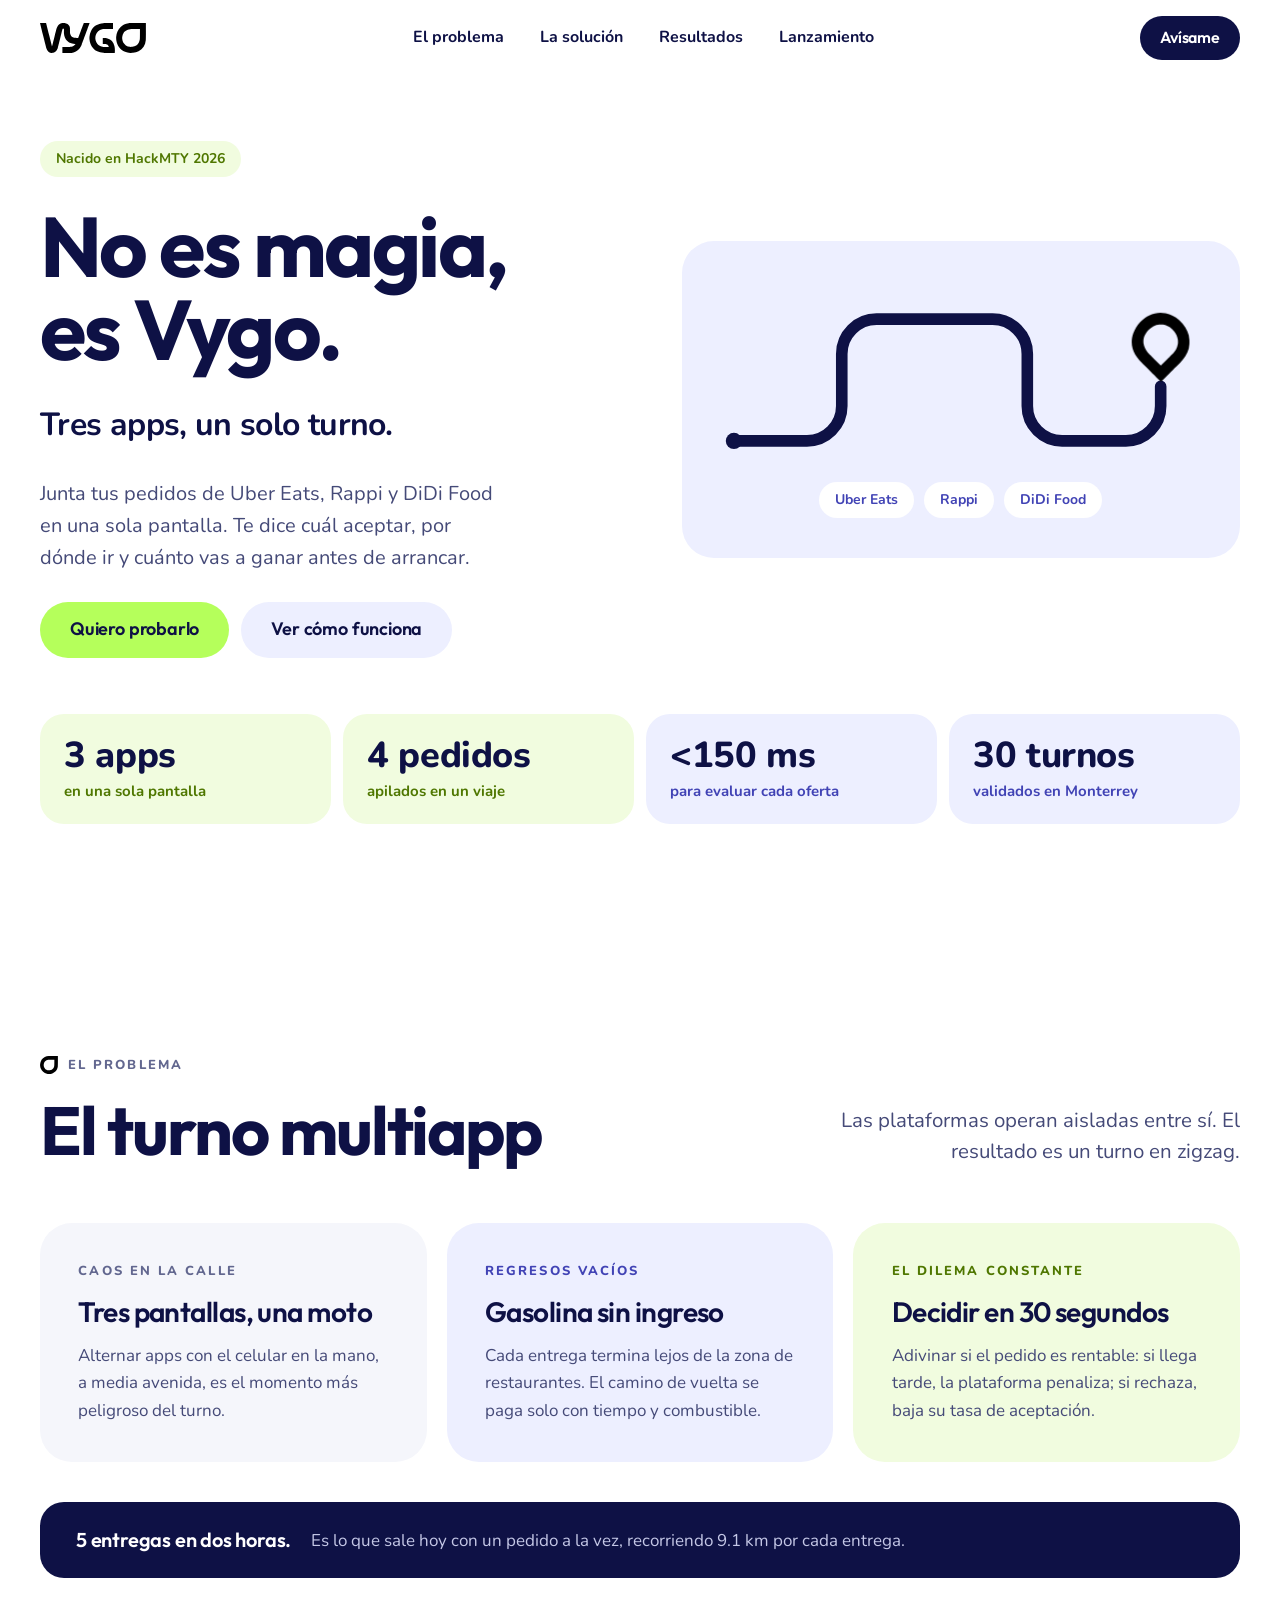
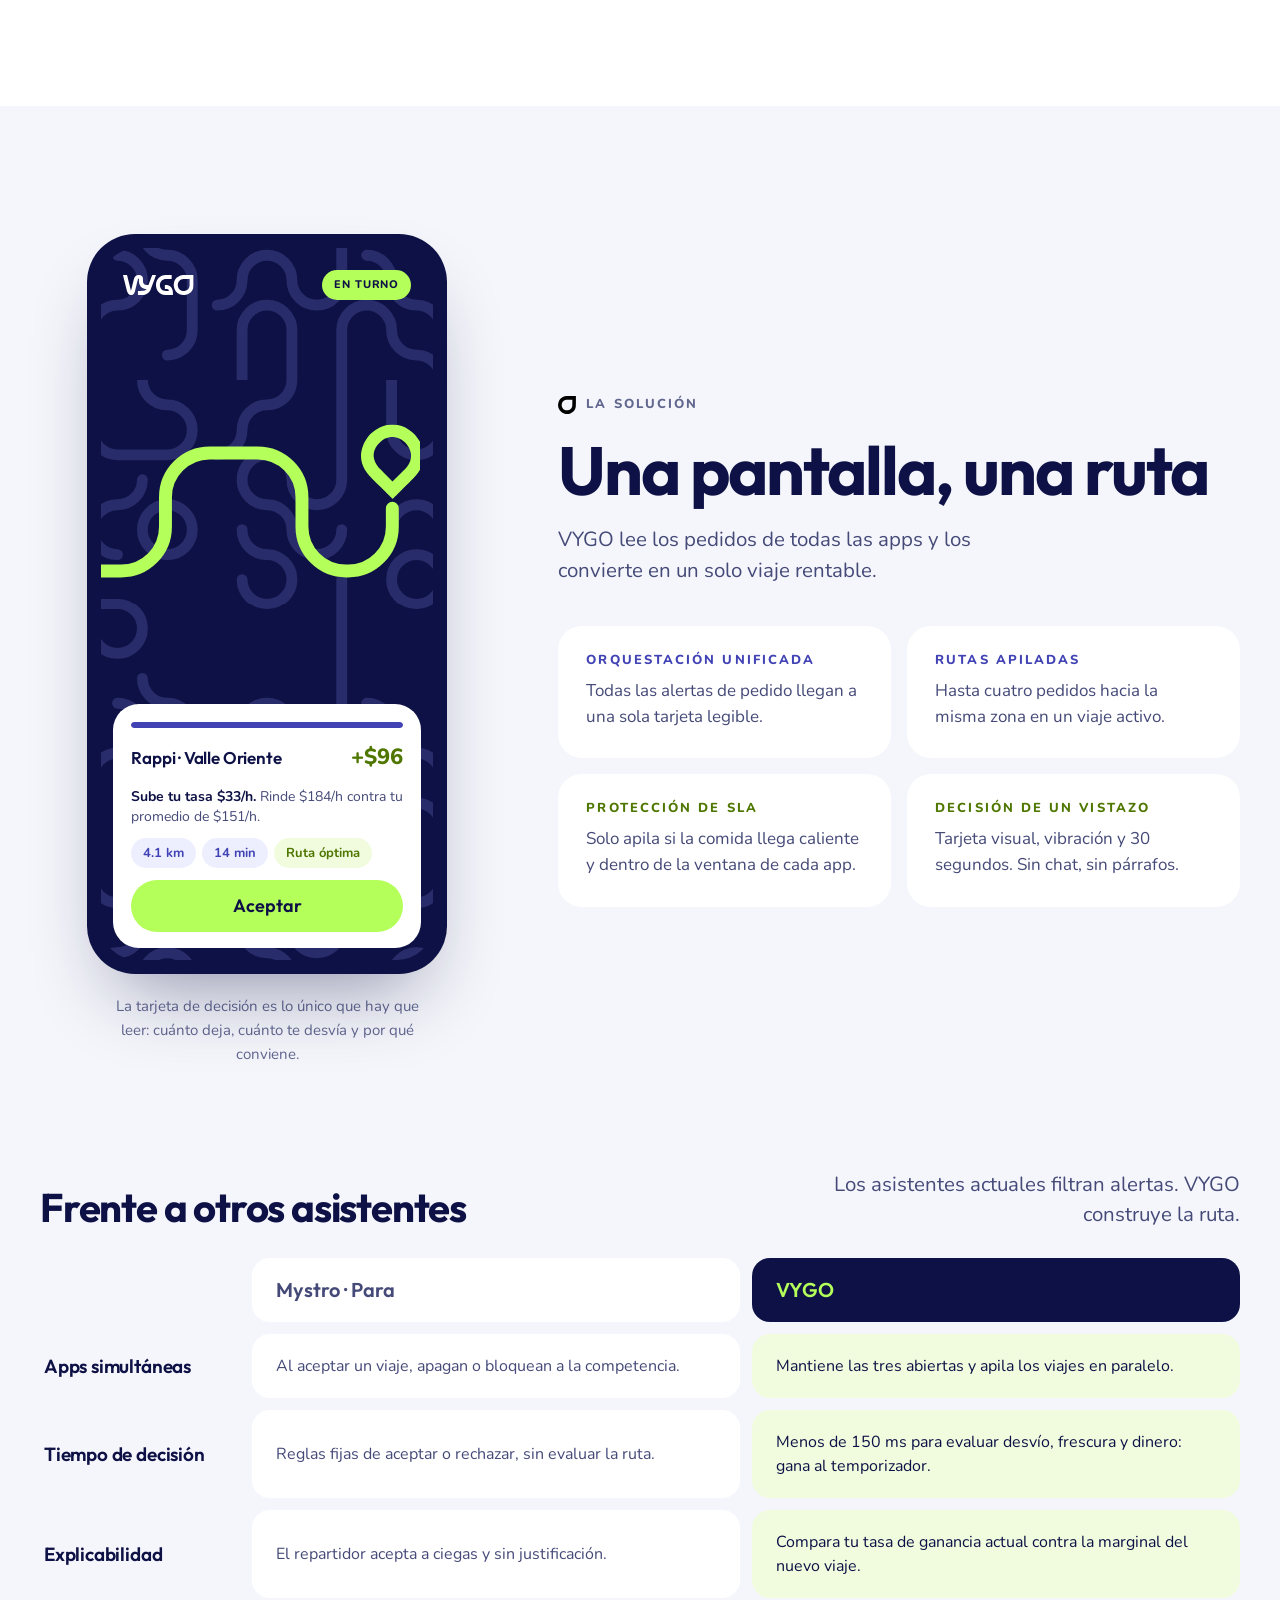
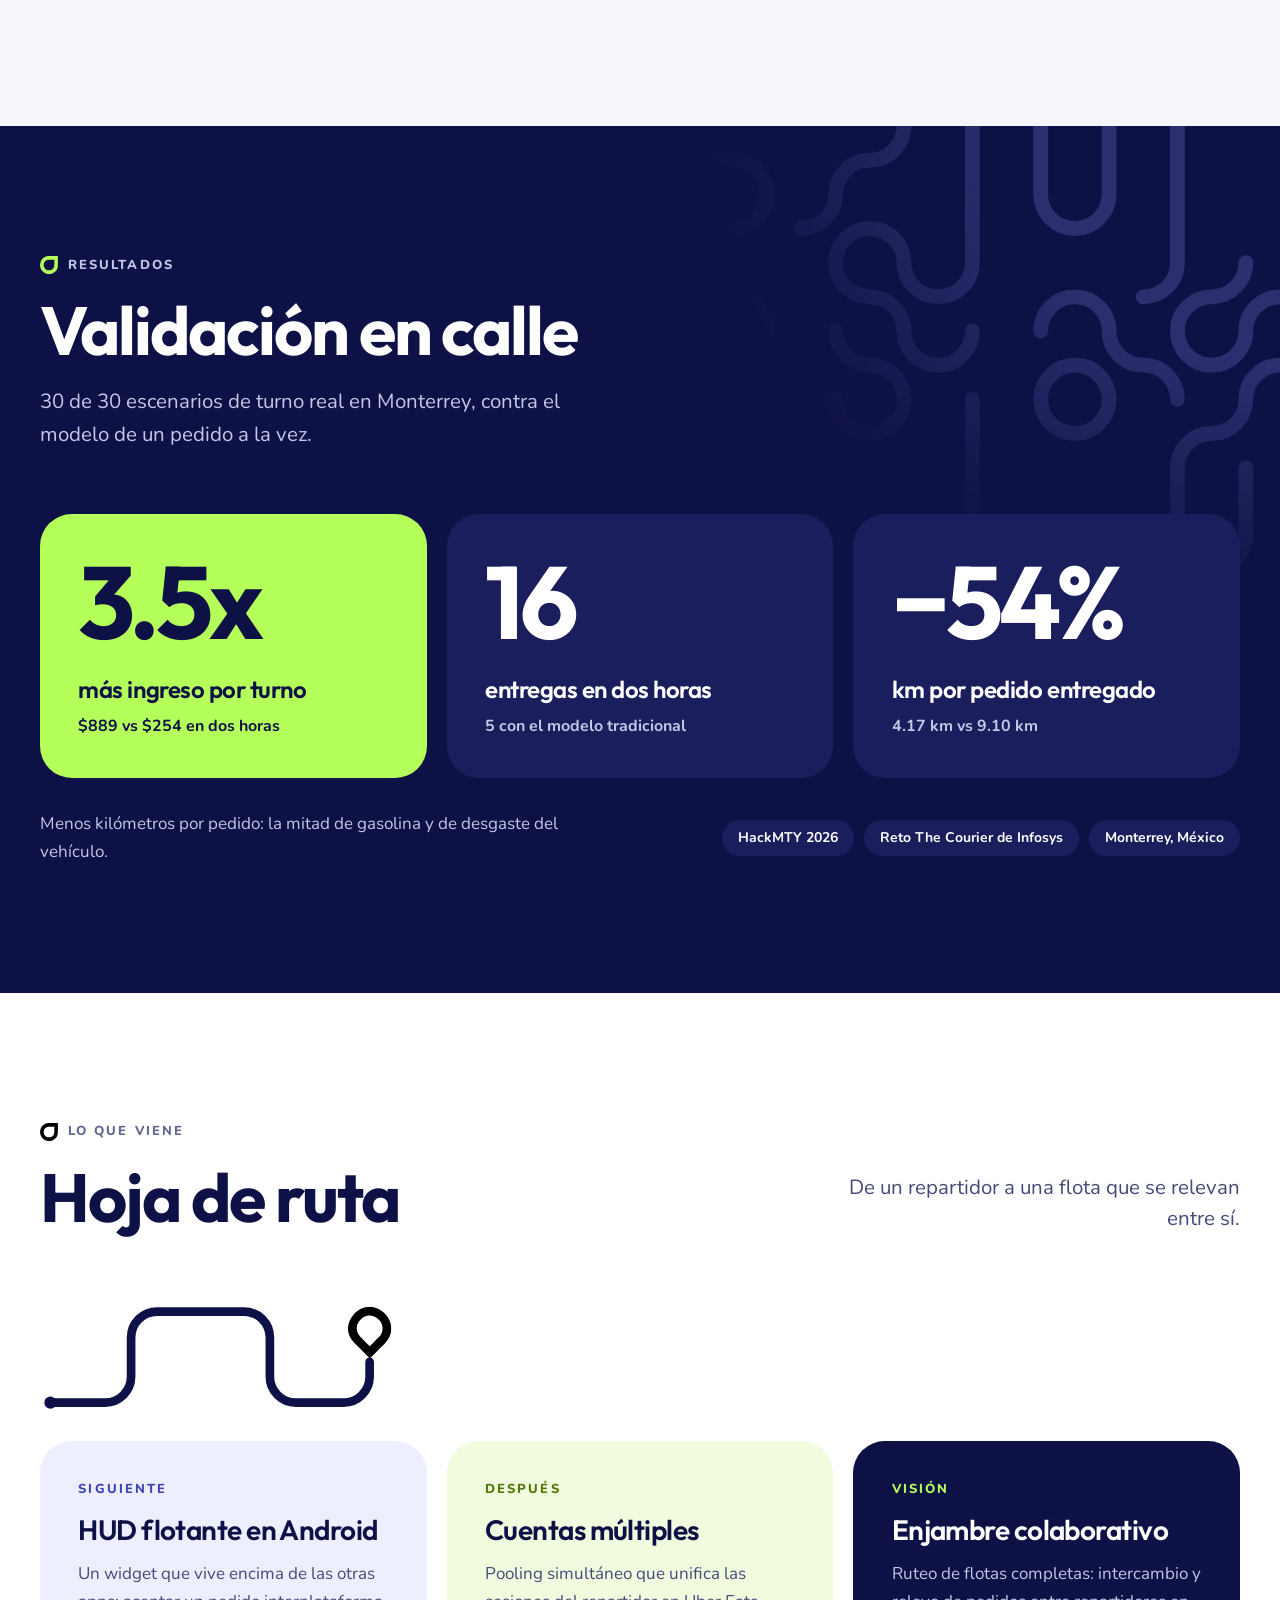
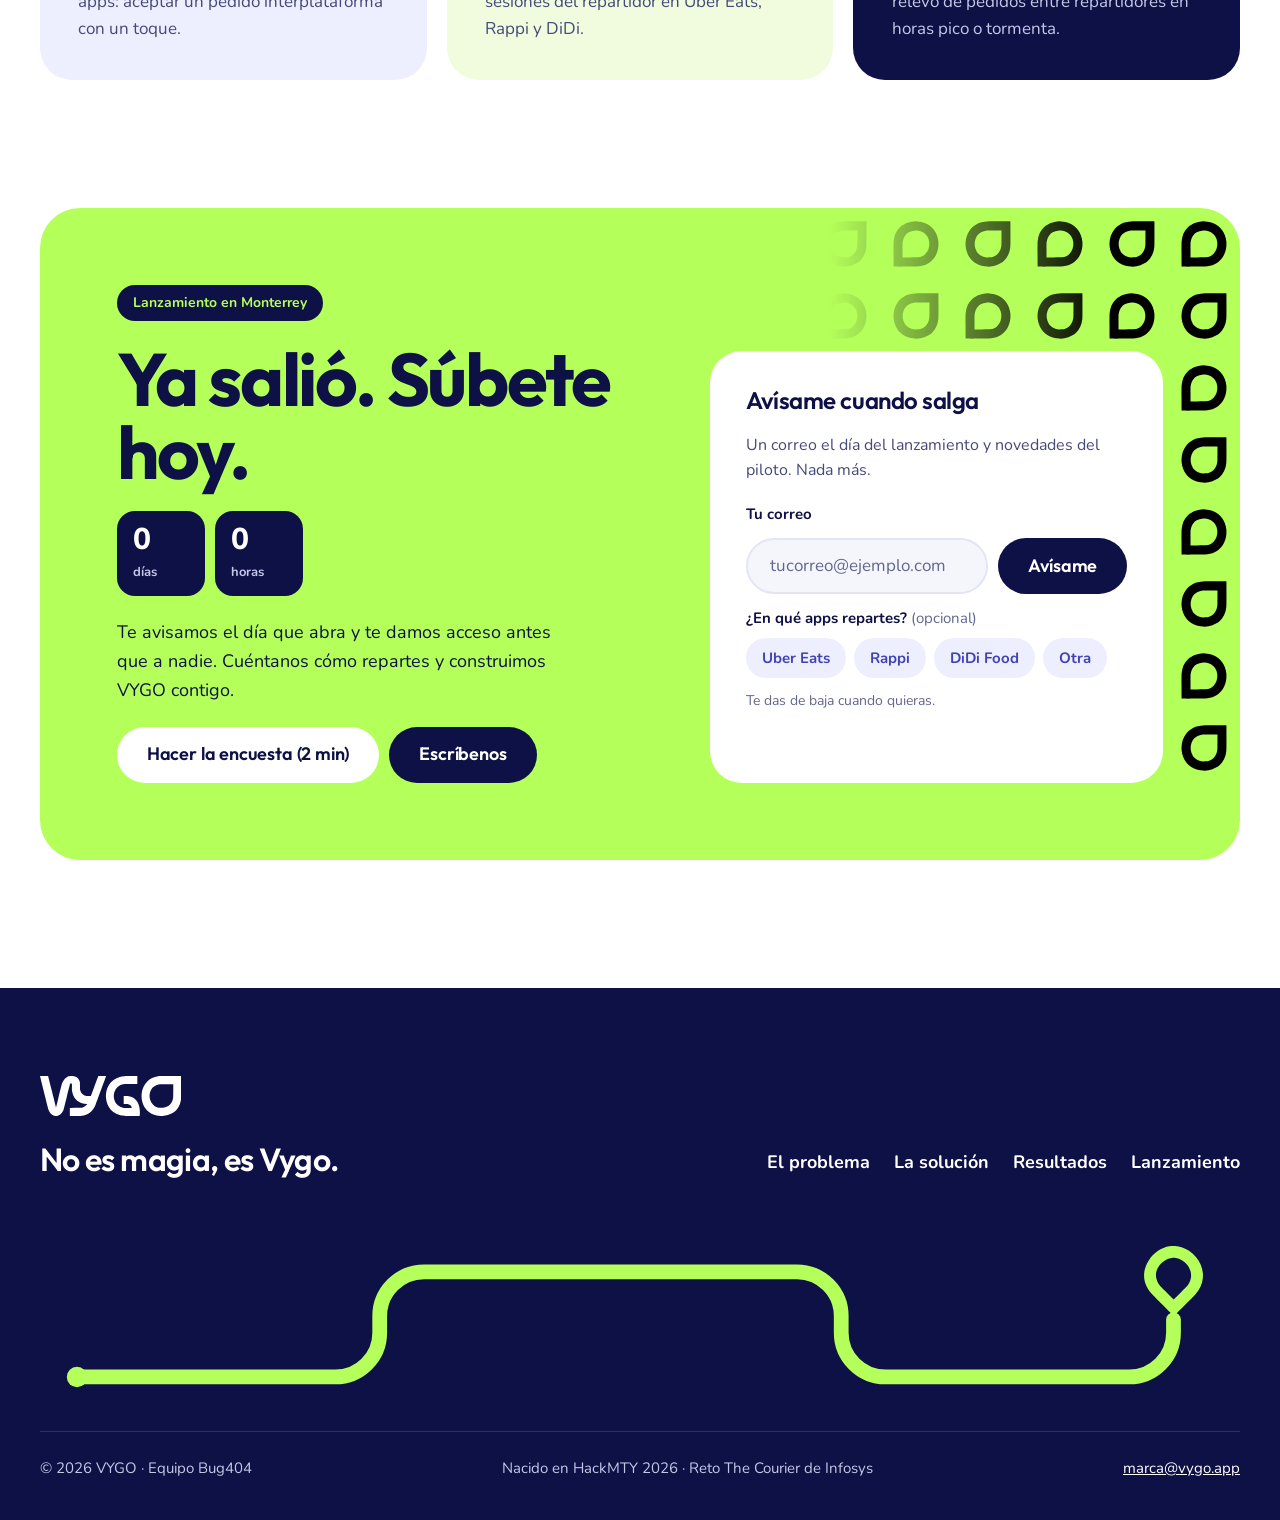
==== index.html @ cc0a1746 "Landing page de VYGO fiel al Manual de identidad v3.0 Hero, problema, solución, tracción, hoja de ru" ====
<!doctype html>
<html lang="es-MX">
<head>
  <meta charset="utf-8">
  <meta name="viewport" content="width=device-width, initial-scale=1">
  <title>VYGO · Tres apps, un solo turno</title>
  <meta name="description" content="VYGO junta tus pedidos de Uber Eats, Rappi y DiDi Food en una sola pantalla y te dice cuál aceptar, por dónde ir y cuánto vas a ganar. Hecho en Monterrey.">
  <meta name="theme-color" content="#0E1145">

  <meta property="og:type" content="website">
  <meta property="og:title" content="VYGO · No es magia, es Vygo.">
  <meta property="og:description" content="El copiloto del reparto multiapp: tres apps, un solo turno.">
  <meta property="og:image" content="assets/og-image.png">
  <meta property="og:locale" content="es_MX">
  <meta name="twitter:card" content="summary_large_image">

  <link rel="icon" href="assets/favicon.svg" type="image/svg+xml">
  <link rel="icon" href="assets/favicon-32.png" sizes="32x32" type="image/png">
  <link rel="apple-touch-icon" href="assets/apple-touch-icon.png">

  <link rel="preload" href="assets/fonts/outfit-latin-700-normal.woff2" as="font" type="font/woff2" crossorigin>
  <link rel="preload" href="assets/fonts/nunito-latin-400-normal.woff2" as="font" type="font/woff2" crossorigin>
  <link rel="stylesheet" href="css/fonts.css">
  <link rel="stylesheet" href="css/styles.css">
  <script>document.documentElement.classList.add('js');</script>
</head>
<body>

<!-- Marcas oficiales (vectorizadas del Manual v3.0) -->
<svg width="0" height="0" style="position:absolute" aria-hidden="true" focusable="false">
  <symbol id="vygo-logo" viewBox="0 0 3545 1004"><path fill-rule="evenodd" d="M377.8 1002.5C352.1 999.0 325.5 988.9 304.9 974.9C263.6 946.9 229.6 897.0 208.8 834.0C206.3 826.6 158.3 636.3 102.0 411.2C25.5 104.8 0.0 1.6 0.9 0.7C1.7 -0.1 2.3 -0.1 3.2 0.8C5.0 2.6 199.1 2.5 200.9 0.7C201.9 -0.3 202.4 -0.2 203.3 1.1C204.0 2.0 248.8 180.1 303.0 396.9C357.2 613.6 401.7 791.0 402.0 791.0C402.3 791.0 427.3 691.0 457.4 568.8C548.9 197.6 549.4 195.7 554.5 182.1C580.3 113.6 622.6 58.2 671.5 28.8C696.9 13.5 724.7 4.3 755.9 1.0C769.8 -0.6 806.8 0.3 822.0 2.4C900.1 13.5 955.1 48.1 982.9 103.6C991.4 120.6 997.2 138.7 1000.4 158.0C1001.2 163.2 1002.2 169.1 1002.6 171.0C1002.9 172.9 1003.5 209.6 1004.0 252.5C1004.8 335.3 1004.8 336.2 1010.0 358.7C1025.2 423.7 1062.7 467.3 1120.7 487.4C1150.3 497.6 1171.7 500.0 1234.0 500.0L1276.5 500.0L1368.0 258.7C1418.3 126.1 1461.0 13.6 1462.8 8.7L1466.2 -0.0L1563.1 -0.0C1644.5 -0.0 1660.1 0.2 1660.6 1.4C1661.2 2.9 1407.7 693.7 1397.7 718.0C1369.3 786.5 1336.0 837.9 1290.7 883.2C1228.2 945.8 1146.5 986.7 1058.0 999.9C1031.2 1003.9 1020.7 1004.1 882.5 1003.8L749.5 1003.5L749.5 902.0L749.5 800.5L888.0 799.9C1032.4 799.4 1029.3 799.5 1051.0 794.9C1097.9 785.2 1142.3 758.0 1178.3 717.0C1184.5 709.9 1188.7 704.4 1187.9 704.3C1187.1 704.2 1178.0 703.6 1167.5 703.0C1132.0 701.0 1105.1 697.0 1074.4 689.5C1001.4 671.5 943.7 637.8 896.5 585.5C845.8 529.2 811.8 446.8 802.5 356.8C800.3 336.3 799.3 301.5 800.9 300.6C802.2 299.8 802.5 204.4 801.2 203.8C800.8 203.7 799.2 200.8 797.5 197.5C791.5 185.5 782.4 178.9 774.6 181.1C768.4 182.8 758.5 192.6 754.0 201.4C752.9 203.7 718.0 342.8 676.5 510.5C634.9 678.2 599.8 819.5 598.3 824.5C594.6 837.5 586.6 858.7 580.3 872.5C548.6 941.1 503.2 983.7 446.1 998.6C426.0 1003.8 398.9 1005.3 377.8 1002.5ZM3046.0 1003.2C3046.0 1002.8 3034.9 1001.9 3021.2 1001.2C2955.3 998.1 2899.1 986.6 2845.5 965.3C2765.1 933.4 2698.8 882.6 2647.5 813.5C2599.0 748.4 2566.8 668.1 2554.1 581.0C2548.9 545.8 2547.2 493.7 2550.0 460.0C2560.5 333.0 2609.9 221.1 2691.5 139.5C2763.2 67.9 2854.8 23.6 2963.5 8.1C2980.3 5.7 3007.6 3.3 3029.8 2.4C3038.7 2.1 3046.0 1.4 3046.0 0.9C3046.0 0.4 3151.0 0.0 3295.0 0.0L3543.9 0.0L3544.2 248.8C3544.5 502.7 3544.2 535.7 3541.5 565.5C3525.3 741.3 3443.8 867.9 3299.5 941.5C3242.3 970.6 3179.7 989.8 3111.5 999.0C3082.6 1002.9 3046.0 1005.3 3046.0 1003.2ZM2141.8 1001.0C2141.7 1000.5 2132.5 999.6 2121.5 999.0C2043.5 994.8 1977.8 978.6 1915.5 948.0C1837.6 909.8 1774.5 851.6 1728.2 775.3C1717.8 758.2 1699.0 720.2 1691.7 701.5C1672.7 653.0 1660.8 601.1 1655.9 545.5C1654.3 527.2 1654.3 478.5 1655.9 459.5C1661.8 388.8 1678.8 325.8 1708.5 265.5C1745.5 190.2 1797.6 130.0 1864.5 85.5C1938.5 36.3 2023.9 9.8 2123.5 5.1C2135.2 4.5 2141.5 3.9 2141.8 3.1C2142.1 2.3 2182.1 2.0 2292.6 2.0L2443.0 2.0L2443.0 102.0L2443.0 202.0L2291.2 202.0C2118.8 202.0 2114.3 202.2 2078.6 209.6C1976.9 231.0 1900.1 300.8 1867.7 401.5C1857.0 434.8 1852.5 464.2 1852.5 502.0C1852.5 516.1 1853.1 531.2 1853.9 537.5C1863.8 620.0 1898.7 688.1 1956.0 736.2C1989.6 764.5 2034.7 785.7 2081.0 795.0C2111.9 801.3 2112.2 801.3 2210.9 801.7L2301.3 802.1L2300.7 792.8C2298.1 750.9 2266.9 720.3 2214.5 708.2C2193.3 703.3 2186.5 702.7 2142.8 702.3L2101.0 701.8L2101.0 601.9L2101.0 502.0L2134.2 502.0C2190.0 502.0 2222.0 505.3 2259.4 514.7C2379.7 544.9 2457.4 629.6 2490.9 767.0C2506.5 830.7 2511.1 911.4 2503.4 985.8L2501.7 1002.0L2321.9 1002.0C2207.6 1002.0 2142.0 1001.6 2141.8 1001.0ZM3091.5 797.5C3193.2 786.6 3265.7 738.7 3308.7 654.1C3325.3 621.4 3336.0 585.0 3342.7 539.0C3344.2 528.7 3344.4 510.4 3344.7 365.8L3345.1 204.0L3192.1 204.0C3096.3 204.0 3033.4 204.4 3023.8 205.0C2948.2 210.2 2884.9 237.3 2836.9 285.0C2820.8 301.0 2813.7 309.7 2801.4 328.1C2774.4 368.5 2758.1 415.1 2751.9 469.0C2750.1 484.6 2750.4 522.7 2752.4 539.5C2763.3 629.2 2806.7 704.3 2874.0 749.9C2913.2 776.5 2960.7 793.3 3010.0 797.9C3016.3 798.5 3023.3 799.2 3025.5 799.4C3033.7 800.2 3078.0 799.0 3091.5 797.5Z"/></symbol>
  <symbol id="vygo-isotipo" viewBox="0 0 997 1005"><path fill-rule="evenodd" d="M498.5 1004.1C497.9 1003.6 487.6 1002.6 474.5 1002.0C437.6 1000.3 410.8 997.0 378.5 990.3C220.6 957.6 98.2 854.4 38.2 703.4C18.7 654.6 6.9 603.0 1.9 545.5C0.2 525.4 0.4 476.3 2.4 455.2C19.2 273.6 114.9 127.0 264.5 54.0C327.8 23.1 399.0 6.3 479.0 3.4C489.2 3.0 497.8 2.3 498.1 1.8C498.6 1.0 994.9 0.5 995.6 1.3C995.8 1.5 996.0 119.9 996.0 264.5C996.1 529.7 996.0 542.5 992.5 576.0C979.6 699.2 932.0 800.6 853.5 871.9C805.2 915.9 750.1 948.0 683.5 971.2C629.1 990.2 570.7 1001.5 511.5 1004.6C503.7 1005.0 499.2 1004.8 498.5 1004.1ZM540.9 798.4C583.8 794.2 616.7 784.9 651.1 767.4C724.2 730.3 774.0 657.1 790.9 562.0C796.7 529.7 796.3 542.1 796.7 366.7L797.1 204.9L632.3 205.3C483.1 205.6 466.4 205.8 455.5 207.4C383.8 217.6 329.8 243.6 285.4 289.1C257.8 317.5 237.2 350.1 223.1 387.5C187.0 483.8 198.6 594.8 253.4 676.9C265.4 694.9 272.8 703.9 288.0 719.0C309.2 740.3 329.5 755.0 356.5 768.5C392.5 786.7 430.8 796.8 475.0 799.9C490.7 801.0 522.0 800.3 540.9 798.4Z"/></symbol>
  <symbol id="vygo-pin" viewBox="0 0 1020 1214"><path fill-rule="evenodd" d="M328.8 1027.2C226.2 924.5 139.5 837.6 136.3 834.0C76.3 767.2 37.3 700.3 16.5 628.5C-8.6 541.6 -4.1 449.4 29.8 357.0C55.1 288.0 97.4 218.9 149.4 161.8C153.8 156.9 158.1 153.0 159.0 153.0C159.9 153.0 166.2 147.8 173.1 141.4C215.6 101.6 257.6 72.1 305.5 48.5C399.6 2.0 497.6 -10.8 600.0 10.0C683.6 27.0 763.5 66.8 833.7 126.4C849.5 140.0 881.2 171.6 894.2 187.0C966.2 272.0 1008.8 369.6 1018.4 470.9C1020.5 492.3 1020.5 533.5 1018.5 554.6C1008.8 656.6 965.9 750.6 890.1 836.0C885.5 841.2 878.5 848.8 874.6 852.7C870.7 856.7 867.5 860.8 867.5 861.7C867.5 863.2 517.3 1214.0 516.0 1214.0C515.7 1214.0 431.5 1129.9 328.8 1027.2ZM733.8 707.5C749.5 690.9 767.3 666.7 779.4 645.3C795.8 616.4 807.3 582.4 812.7 547.3C815.1 531.7 815.1 491.8 812.7 475.5C804.6 420.8 782.7 371.0 746.6 325.5C737.1 313.5 716.0 291.8 703.5 281.1C658.5 242.5 606.2 217.9 550.3 208.9C533.9 206.3 500.8 205.3 484.9 206.9C413.3 214.3 349.4 247.3 294.9 305.1C279.0 322.1 270.2 332.5 259.6 347.3C231.4 386.4 215.2 425.0 208.3 469.0C206.0 484.3 206.0 520.6 208.3 536.3C216.7 591.8 239.9 642.9 280.3 694.5C284.5 699.9 332.3 748.5 399.9 816.2L512.5 929.0L619.4 822.2C678.1 763.5 729.7 711.9 733.8 707.5Z"/></symbol>
</svg>

<a class="skip-link" href="#contenido">Saltar al contenido</a>

<header class="nav" id="nav">
  <div class="wrap nav__inner">
    <a class="nav__brand" href="#inicio" aria-label="VYGO, ir al inicio">
      <svg class="logo logo--nav" viewBox="0 0 3545 1004" role="img" aria-label="VYGO"><use href="#vygo-logo"/></svg>
    </a>
    <nav aria-label="Principal">
      <ul class="nav__links">
        <li><a href="#problema">El problema</a></li>
        <li><a href="#solucion">La solución</a></li>
        <li><a href="#resultados">Resultados</a></li>
        <li><a href="#lanzamiento">Lanzamiento</a></li>
      </ul>
    </nav>
    <a class="btn btn--ink btn--sm" href="#lanzamiento">Avísame</a>
  </div>
</header>

<main id="contenido">

  <!-- =========================================================
       1 · HERO Y PROPUESTA DE VALOR
       ========================================================= -->
  <section class="hero" id="inicio" aria-labelledby="hero-title">
    <div class="wrap">
      <div class="hero__grid">
        <div class="hero__copy">
          <span class="chip chip--green">Nacido en HackMTY 2026</span>
          <h1 class="hero__title" id="hero-title"><span>No es magia,</span> <span>es Vygo.</span></h1>
          <p class="hero__sub">Tres apps, un solo turno.</p>
          <p class="hero__text">Junta tus pedidos de Uber Eats, Rappi y DiDi Food en una sola pantalla. Te dice cuál aceptar, por dónde ir y cuánto vas a ganar antes de arrancar.</p>
          <div class="hero__actions">
            <a class="btn btn--neon" href="#lanzamiento">Quiero probarlo</a>
            <a class="btn btn--soft" href="#solucion">Ver cómo funciona</a>
          </div>
        </div>

        <div class="hero__visual" aria-hidden="true">
          <svg class="hero__route route--light" viewBox="0 0 830 285" fill="none">
            <path class="route-path" d="M24 262H150A60 60 0 0 0 210 202V112A60 60 0 0 1 270 52H470A60 60 0 0 1 530 112V202A60 60 0 0 0 590 262H700A60 60 0 0 0 760 202V168"/>
            <circle class="route-dot" cx="24" cy="262" r="14"/>
            <svg class="route-pin" x="710" y="41" width="100" height="119" viewBox="0 0 1020 1214"><use href="#vygo-pin"/></svg>
          </svg>
          <div class="hero__apps">
            <span class="chip chip--white">Uber Eats</span>
            <span class="chip chip--white">Rappi</span>
            <span class="chip chip--white">DiDi Food</span>
          </div>
        </div>
      </div>

      <ul class="hero__stats" role="list">
        <li class="stat-tile stat-tile--green">
          <div class="stat-tile__num">3 apps</div>
          <div class="stat-tile__label">en una sola pantalla</div>
        </li>
        <li class="stat-tile stat-tile--green">
          <div class="stat-tile__num">4 pedidos</div>
          <div class="stat-tile__label">apilados en un viaje</div>
        </li>
        <li class="stat-tile">
          <div class="stat-tile__num">&lt;150 ms</div>
          <div class="stat-tile__label">para evaluar cada oferta</div>
        </li>
        <li class="stat-tile">
          <div class="stat-tile__num">30 turnos</div>
          <div class="stat-tile__label">validados en Monterrey</div>
        </li>
      </ul>
    </div>
  </section>

  <!-- =========================================================
       2 · EL PROBLEMA
       ========================================================= -->
  <section class="section problem" id="problema" aria-labelledby="problem-title">
    <div class="wrap">
      <div class="section-head">
        <div>
          <div class="section-tag eyebrow eyebrow--muted">
            <svg class="isotipo" viewBox="0 0 997 1005" aria-hidden="true"><use href="#vygo-isotipo"/></svg>
            El problema
          </div>
          <h2 class="h2" id="problem-title">El turno multiapp</h2>
        </div>
        <p class="lead">Las plataformas operan aisladas entre sí. El resultado es un turno en zigzag.</p>
      </div>

      <div class="cards-3">
        <article class="card">
          <span class="eyebrow eyebrow--muted">Caos en la calle</span>
          <h3 class="h3">Tres pantallas, una moto</h3>
          <p>Alternar apps con el celular en la mano, a media avenida, es el momento más peligroso del turno.</p>
        </article>
        <article class="card card--indigo-soft">
          <span class="eyebrow">Regresos vacíos</span>
          <h3 class="h3">Gasolina sin ingreso</h3>
          <p>Cada entrega termina lejos de la zona de restaurantes. El camino de vuelta se paga solo con tiempo y combustible.</p>
        </article>
        <article class="card card--green-soft">
          <span class="eyebrow eyebrow--green">El dilema constante</span>
          <h3 class="h3">Decidir en 30 segundos</h3>
          <p>Adivinar si el pedido es rentable: si llega tarde, la plataforma penaliza; si rechaza, baja su tasa de aceptación.</p>
        </article>
      </div>

      <p class="problem__note">
        <strong>5 entregas en dos horas.</strong>
        Es lo que sale hoy con un pedido a la vez, recorriendo 9.1 km por cada entrega.
      </p>
    </div>
  </section>

  <!-- =========================================================
       3 · LA SOLUCIÓN
       ========================================================= -->
  <section class="section solution" id="solucion" aria-labelledby="solution-title">
    <div class="wrap">
      <div class="solution__grid">

        <figure class="solution__phone" style="margin:0">
          <div class="phone" aria-hidden="true">
            <div class="phone__screen">
              <div class="phone__map"></div>
              <div class="phone__top">
                <svg class="logo" viewBox="0 0 3545 1004"><use href="#vygo-logo"/></svg>
                <span class="phone__status">EN TURNO</span>
              </div>
              <svg class="phone__route route--night" viewBox="0 0 360 220" fill="none">
                <path class="route-path" style="stroke-width:14" d="M-10 180H36A48 48 0 0 0 84 132V100A48 48 0 0 1 132 52H184A48 48 0 0 1 232 100V132A48 48 0 0 0 280 180H282A48 48 0 0 0 330 132V112"/>
                <svg class="route-pin" x="296" y="21" width="68" height="81" viewBox="0 0 1020 1214"><use href="#vygo-pin"/></svg>
              </svg>
              <div class="decision">
                <div class="decision__timer"><span></span></div>
                <div class="decision__head">
                  <span class="decision__place">Rappi · Valle Oriente</span>
                  <span class="decision__money">+$96</span>
                </div>
                <p class="decision__why"><strong>Sube tu tasa $33/h.</strong> Rinde $184/h contra tu promedio de $151/h.</p>
                <div class="decision__chips">
                  <span class="chip chip--soft">4.1 km</span>
                  <span class="chip chip--soft">14 min</span>
                  <span class="chip chip--green">Ruta óptima</span>
                </div>
                <div class="decision__btn">Aceptar</div>
              </div>
            </div>
          </div>
          <figcaption class="solution__phone-caption">La tarjeta de decisión es lo único que hay que leer: cuánto deja, cuánto te desvía y por qué conviene.</figcaption>
        </figure>

        <div class="solution__copy">
          <div class="section-tag eyebrow eyebrow--muted">
            <svg class="isotipo" viewBox="0 0 997 1005" aria-hidden="true"><use href="#vygo-isotipo"/></svg>
            La solución
          </div>
          <h2 class="h2" id="solution-title">Una pantalla, una ruta</h2>
          <p class="lead">VYGO lee los pedidos de todas las apps y los convierte en un solo viaje rentable.</p>

          <div class="features">
            <article class="feature">
              <h3 class="eyebrow">Orquestación unificada</h3>
              <p>Todas las alertas de pedido llegan a una sola tarjeta legible.</p>
            </article>
            <article class="feature">
              <h3 class="eyebrow">Rutas apiladas</h3>
              <p>Hasta cuatro pedidos hacia la misma zona en un viaje activo.</p>
            </article>
            <article class="feature">
              <h3 class="eyebrow eyebrow--green">Protección de SLA</h3>
              <p>Solo apila si la comida llega caliente y dentro de la ventana de cada app.</p>
            </article>
            <article class="feature">
              <h3 class="eyebrow eyebrow--green">Decisión de un vistazo</h3>
              <p>Tarjeta visual, vibración y 30 segundos. Sin chat, sin párrafos.</p>
            </article>
          </div>
        </div>
      </div>

      <div class="compare" aria-labelledby="compare-title">
        <div class="compare__head">
          <h3 class="h3" id="compare-title">Frente a otros asistentes</h3>
          <p class="lead">Los asistentes actuales filtran alertas. VYGO construye la ruta.</p>
        </div>
        <div class="compare__table" role="table" aria-label="Comparativa entre asistentes y VYGO">
          <div class="compare__row compare__row--head" role="row">
            <div class="compare__colhead compare__colhead--blank" role="columnheader"><span class="visually-hidden">Criterio</span></div>
            <div class="compare__colhead compare__colhead--other" role="columnheader">Mystro · Para</div>
            <div class="compare__colhead compare__colhead--vygo" role="columnheader">VYGO</div>
          </div>
          <div class="compare__row" role="row">
            <div class="compare__crit" role="rowheader">Apps simultáneas</div>
            <div class="compare__cell" role="cell"><span class="compare__cell-label">Mystro · Para</span>Al aceptar un viaje, apagan o bloquean a la competencia.</div>
            <div class="compare__cell compare__cell--vygo" role="cell"><span class="compare__cell-label">VYGO</span>Mantiene las tres abiertas y apila los viajes en paralelo.</div>
          </div>
          <div class="compare__row" role="row">
            <div class="compare__crit" role="rowheader">Tiempo de decisión</div>
            <div class="compare__cell" role="cell"><span class="compare__cell-label">Mystro · Para</span>Reglas fijas de aceptar o rechazar, sin evaluar la ruta.</div>
            <div class="compare__cell compare__cell--vygo" role="cell"><span class="compare__cell-label">VYGO</span>Menos de 150 ms para evaluar desvío, frescura y dinero: gana al temporizador.</div>
          </div>
          <div class="compare__row" role="row">
            <div class="compare__crit" role="rowheader">Explicabilidad</div>
            <div class="compare__cell" role="cell"><span class="compare__cell-label">Mystro · Para</span>El repartidor acepta a ciegas y sin justificación.</div>
            <div class="compare__cell compare__cell--vygo" role="cell"><span class="compare__cell-label">VYGO</span>Compara tu tasa de ganancia actual contra la marginal del nuevo viaje.</div>
          </div>
        </div>
      </div>
    </div>
  </section>

  <!-- =========================================================
       4 · TRACCIÓN E IMPACTO
       ========================================================= -->
  <section class="section traction" id="resultados" aria-labelledby="traction-title">
    <div class="traction__trama" aria-hidden="true"></div>
    <div class="wrap">
      <div class="section-tag eyebrow">
        <svg class="isotipo" viewBox="0 0 997 1005" aria-hidden="true"><use href="#vygo-isotipo"/></svg>
        Resultados
      </div>
      <h2 class="h2" id="traction-title">Validación en calle</h2>
      <p class="traction__lead">30 de 30 escenarios de turno real en Monterrey, contra el modelo de un pedido a la vez.</p>

      <ul class="metrics" role="list">
        <li class="metric metric--gain">
          <span class="metric__num">3.5x</span>
          <span class="metric__label">más ingreso por turno</span>
          <span class="metric__detail">$889 vs $254 en dos horas</span>
        </li>
        <li class="metric">
          <span class="metric__num">16</span>
          <span class="metric__label">entregas en dos horas</span>
          <span class="metric__detail">5 con el modelo tradicional</span>
        </li>
        <li class="metric">
          <span class="metric__num">−54%</span>
          <span class="metric__label">km por pedido entregado</span>
          <span class="metric__detail">4.17 km vs 9.10 km</span>
        </li>
      </ul>

      <div class="traction__foot">
        <p>Menos kilómetros por pedido: la mitad de gasolina y de desgaste del vehículo.</p>
        <div class="traction__badges">
          <span class="chip chip--night">HackMTY 2026</span>
          <span class="chip chip--night">Reto The Courier de Infosys</span>
          <span class="chip chip--night">Monterrey, México</span>
        </div>
      </div>
    </div>
  </section>

  <!-- =========================================================
       HOJA DE RUTA
       ========================================================= -->
  <section class="section roadmap" id="hoja-de-ruta" aria-labelledby="roadmap-title">
    <div class="wrap">
      <div class="section-head">
        <div>
          <div class="section-tag eyebrow eyebrow--muted">
            <svg class="isotipo" viewBox="0 0 997 1005" aria-hidden="true"><use href="#vygo-isotipo"/></svg>
            Lo que viene
          </div>
          <h2 class="h2" id="roadmap-title">Hoja de ruta</h2>
        </div>
        <p class="lead">De un repartidor a una flota que se relevan entre sí.</p>
      </div>

      <svg class="roadmap__route route--light" viewBox="0 0 830 285" fill="none" aria-hidden="true">
        <path class="route-path" d="M24 262H150A60 60 0 0 0 210 202V112A60 60 0 0 1 270 52H470A60 60 0 0 1 530 112V202A60 60 0 0 0 590 262H700A60 60 0 0 0 760 202V168"/>
        <circle class="route-dot" cx="24" cy="262" r="14"/>
        <svg class="route-pin" x="710" y="41" width="100" height="119" viewBox="0 0 1020 1214"><use href="#vygo-pin"/></svg>
      </svg>

      <ol class="cards-3" role="list">
        <li class="card card--indigo-soft">
          <span class="eyebrow">Siguiente</span>
          <h3 class="h3">HUD flotante en Android</h3>
          <p>Un widget que vive encima de las otras apps: aceptar un pedido interplataforma con un toque.</p>
        </li>
        <li class="card card--green-soft">
          <span class="eyebrow eyebrow--green">Después</span>
          <h3 class="h3">Cuentas múltiples</h3>
          <p>Pooling simultáneo que unifica las sesiones del repartidor en Uber Eats, Rappi y DiDi.</p>
        </li>
        <li class="card card--night">
          <span class="eyebrow eyebrow--neon">Visión</span>
          <h3 class="h3">Enjambre colaborativo</h3>
          <p>Ruteo de flotas completas: intercambio y relevo de pedidos entre repartidores en horas pico o tormenta.</p>
        </li>
      </ol>
    </div>
  </section>

  <!-- =========================================================
       5 · LANZAMIENTO, ENCUESTA, NEWSLETTER Y CONTACTO
       ========================================================= -->
  <section class="launch" id="lanzamiento" aria-labelledby="launch-title">
    <div class="wrap">
      <div class="launch__block">
        <div class="launch__tess" aria-hidden="true"></div>

        <div class="launch__copy">
          <span class="chip chip--ink">Lanzamiento en Monterrey</span>
          <h2 class="launch__title" id="launch-title" data-launch-title>Sale muy pronto.</h2>
          <div class="countdown" data-countdown hidden>
            <div class="countdown__item"><span class="countdown__num" data-days>0</span><span class="countdown__unit">días</span></div>
            <div class="countdown__item"><span class="countdown__num" data-hours>0</span><span class="countdown__unit">horas</span></div>
          </div>
          <p class="launch__text">Te avisamos el día que abra y te damos acceso antes que a nadie. Cuéntanos cómo repartes y construimos VYGO contigo.</p>
          <div class="launch__links">
            <a class="btn btn--white" data-survey-link href="#" target="_blank" rel="noopener" hidden>Hacer la encuesta (2 min)</a>
            <a class="btn btn--ink" data-contact-link href="#">Escríbenos</a>
          </div>
        </div>

        <div class="launch__panel">
          <h3 class="h3">Avísame cuando salga</h3>
          <p>Un correo el día del lanzamiento y novedades del piloto. Nada más.</p>

          <form class="form" id="newsletter" novalidate>
            <label class="form__label" for="email">Tu correo</label>
            <div class="form__row">
              <input class="form__input" id="email" name="email" type="email" inputmode="email" autocomplete="email" placeholder="tucorreo@ejemplo.com" required>
              <button class="btn btn--ink" type="submit">Avísame</button>
            </div>

            <fieldset class="form__apps">
              <legend>¿En qué apps repartes? <span style="font-weight:400;color:var(--ink-3)">(opcional)</span></legend>
              <label class="toggle"><input type="checkbox" name="apps" value="Uber Eats"><span>Uber Eats</span></label>
              <label class="toggle"><input type="checkbox" name="apps" value="Rappi"><span>Rappi</span></label>
              <label class="toggle"><input type="checkbox" name="apps" value="DiDi Food"><span>DiDi Food</span></label>
              <label class="toggle"><input type="checkbox" name="apps" value="Otra"><span>Otra</span></label>
            </fieldset>

            <p class="form__hint">Te das de baja cuando quieras.</p>
            <p class="form__msg" role="status" aria-live="polite"></p>
          </form>
        </div>
      </div>
    </div>
  </section>

</main>

<footer class="footer">
  <div class="wrap">
    <div class="footer__top">
      <div>
        <svg class="logo logo--footer" viewBox="0 0 3545 1004" role="img" aria-label="VYGO"><use href="#vygo-logo"/></svg>
        <p class="footer__claim">No es magia, es Vygo.</p>
      </div>
      <ul class="footer__nav">
        <li><a href="#problema">El problema</a></li>
        <li><a href="#solucion">La solución</a></li>
        <li><a href="#resultados">Resultados</a></li>
        <li><a href="#lanzamiento">Lanzamiento</a></li>
      </ul>
    </div>

    <svg class="footer__route route--night" viewBox="0 -20 1300 180" fill="none" aria-hidden="true">
      <path class="route-path" style="stroke-width:16" d="M40 136H320A48 48 0 0 0 368 88V70A48 48 0 0 1 416 22H820A48 48 0 0 1 868 70V88A48 48 0 0 0 916 136H1180A48 48 0 0 0 1228 88V74"/>
      <circle class="route-dot" cx="40" cy="136" r="11"/>
      <svg class="route-pin" x="1196" y="-6" width="64" height="76" viewBox="0 0 1020 1214"><use href="#vygo-pin"/></svg>
    </svg>

    <div class="footer__bottom">
      <span>© <span data-year>2026</span> VYGO · Equipo Bug404</span>
      <span>Nacido en HackMTY 2026 · Reto The Courier de Infosys</span>
      <a data-contact-text href="#"></a>
    </div>
  </div>
</footer>

<script src="js/config.js"></script>
<script src="js/main.js"></script>
</body>
</html>
---- css/fonts.css ----
/* Tipografías de marca, servidas desde el propio sitio (SIL Open Font License) */
@font-face { font-family: "Outfit"; font-style: normal; font-weight: 500; font-display: swap; src: url("../assets/fonts/outfit-latin-500-normal.woff2") format("woff2"); }
@font-face { font-family: "Outfit"; font-style: normal; font-weight: 600; font-display: swap; src: url("../assets/fonts/outfit-latin-600-normal.woff2") format("woff2"); }
@font-face { font-family: "Outfit"; font-style: normal; font-weight: 700; font-display: swap; src: url("../assets/fonts/outfit-latin-700-normal.woff2") format("woff2"); }
@font-face { font-family: "Nunito"; font-style: normal; font-weight: 400; font-display: swap; src: url("../assets/fonts/nunito-latin-400-normal.woff2") format("woff2"); }
@font-face { font-family: "Nunito"; font-style: normal; font-weight: 700; font-display: swap; src: url("../assets/fonts/nunito-latin-700-normal.woff2") format("woff2"); }
@font-face { font-family: "Nunito"; font-style: normal; font-weight: 800; font-display: swap; src: url("../assets/fonts/nunito-latin-800-normal.woff2") format("woff2"); }
---- css/styles.css ----
/* ==========================================================================
   VYGO — Landing page
   Sistema basado en el Manual de identidad visual v3.0 · 2026
   Reglas clave (no romper):
   - Neón (#B5FF5B) solo para acción o ganancia, siempre con tinta oscura encima.
   - Texto verde sobre claro = #4F7700, nunca el neón.
   - Negro absoluto solo para el logotipo y el pin.
   - Un solo botón neón por pantalla.
   - Trama o ruta entran por una esquina, nunca detrás del texto.
   - Nada de flechas, cruces ni líneas punteadas.
   ========================================================================== */

:root {
  /* Color de marca */
  --neon: #B5FF5B;
  --indigo: #0E1145;
  --cobalt: #4143B5;
  --black: #000000;
  --green-soft: #F1FCDF;
  --indigo-soft: #EDEFFF;
  --green-ink: #4F7700;

  /* Superficies y texto (derivados del manual y el deck) */
  --paper: #FFFFFF;
  --mist: #F5F6FB;
  --line: #E3E5F4;
  --ink: var(--indigo);
  --ink-2: #454A78;
  --ink-3: #62678F;
  --night-card: #1A1E5C;
  --night-line: #2B2F6E;
  --on-night: #FFFFFF;
  --on-night-2: #C4C7E6;

  /* Tipografía */
  --font-title: "Outfit", system-ui, sans-serif;
  --font-text: "Nunito", system-ui, sans-serif;

  /* Radios: bloques redondeados y cápsulas */
  --r-xl: 32px;
  --r-lg: 24px;
  --r-md: 18px;
  --r-pill: 999px;

  /* Layout */
  --max: 1200px;
  --gutter: clamp(16px, 4vw, 40px);
  --section: clamp(72px, 10vw, 136px);

  /* Grosor de trazo 1x (ruta) */
  --stroke: 20;
}

*,
*::before,
*::after { box-sizing: border-box; }

html {
  scroll-behavior: smooth;
  scroll-padding-top: 88px;
  -webkit-text-size-adjust: 100%;
}

body {
  margin: 0;
  background: var(--paper);
  color: var(--ink-2);
  font-family: var(--font-text);
  font-size: 18px;
  line-height: 1.6;
  -webkit-font-smoothing: antialiased;
  text-rendering: optimizeLegibility;
}

img, svg { display: block; max-width: 100%; }

a { color: inherit; }

h1, h2, h3, h4 {
  font-family: var(--font-title);
  color: var(--ink);
  letter-spacing: -0.03em;
  line-height: 1.05;
  margin: 0;
}

p { margin: 0; }

:where(ul, ol)[role="list"] { list-style: none; margin: 0; padding: 0; }

.visually-hidden {
  position: absolute !important;
  width: 1px; height: 1px;
  overflow: hidden;
  clip: rect(0 0 0 0);
  white-space: nowrap;
}

.skip-link {
  position: absolute;
  left: 16px; top: -60px;
  z-index: 100;
  padding: 10px 18px;
  border-radius: var(--r-pill);
  background: var(--indigo);
  color: #fff;
  font-weight: 700;
  text-decoration: none;
}
.skip-link:focus { top: 16px; }

:focus-visible {
  outline: 3px solid var(--cobalt);
  outline-offset: 3px;
  border-radius: 12px;
}

.wrap {
  width: 100%;
  max-width: calc(var(--max) + var(--gutter) * 2);
  margin: 0 auto;
  padding: 0 var(--gutter);
}

/* ---------- Marcas (logo, isotipo, pin) ---------- */

.logo { width: auto; fill: currentColor; }
.logo--nav { height: 30px; color: var(--black); }
.logo--hero { height: clamp(56px, 8vw, 92px); color: var(--black); }
.logo--footer { height: 40px; color: #fff; }

.isotipo { width: 18px; height: 18px; fill: currentColor; }

/* ---------- Botones de cápsula ---------- */

.btn {
  display: inline-flex;
  align-items: center;
  justify-content: center;
  gap: 10px;
  min-height: 56px;
  padding: 0 30px;
  border: 0;
  border-radius: var(--r-pill);
  font-family: var(--font-title);
  font-size: 18px;
  font-weight: 600;
  letter-spacing: -0.01em;
  text-decoration: none;
  cursor: pointer;
  transition: background-color .2s ease, transform .2s ease;
}
.btn:active { transform: scale(.98); }

/* El único neón de la pantalla */
.btn--neon { background: var(--neon); color: var(--indigo); }
.btn--neon:hover { background: #A6F442; }

.btn--soft { background: var(--indigo-soft); color: var(--indigo); }
.btn--soft:hover { background: #E0E3FF; }

.btn--ink { background: var(--indigo); color: #fff; }
.btn--ink:hover { background: #1C2170; }

.btn--white { background: #fff; color: var(--indigo); }
.btn--white:hover { background: #F3F4FF; }

.btn--sm { min-height: 44px; padding: 0 20px; font-size: 16px; }

/* ---------- Píldoras / chips ---------- */

.chip {
  display: inline-flex;
  align-items: center;
  gap: 8px;
  min-height: 36px;
  padding: 0 16px;
  border-radius: var(--r-pill);
  font-family: var(--font-text);
  font-size: 14px;
  font-weight: 700;
  line-height: 1;
  white-space: nowrap;
}
.chip--white { background: #fff; color: var(--cobalt); }
.chip--soft { background: var(--indigo-soft); color: var(--cobalt); }
.chip--green { background: var(--green-soft); color: var(--green-ink); }
.chip--ink { background: var(--indigo); color: var(--neon); }

/* ---------- Etiquetas de sección (como el deck: isotipo + nombre) ---------- */

.eyebrow {
  font-family: var(--font-text);
  font-size: 13px;
  font-weight: 800;
  letter-spacing: .16em;
  text-transform: uppercase;
  color: var(--cobalt);
}
.eyebrow--green { color: var(--green-ink); }
.eyebrow--muted { color: var(--ink-3); }
.eyebrow--neon { color: var(--neon); }

.section-tag {
  display: inline-flex;
  align-items: center;
  gap: 10px;
  margin-bottom: 20px;
  color: var(--ink-3);
}
.section-tag .isotipo { color: var(--black); }

/* ---------- Encabezados de sección ---------- */

.section { padding: var(--section) 0; }

.section-head {
  display: grid;
  grid-template-columns: 1fr;
  gap: 16px 48px;
  align-items: end;
  margin-bottom: clamp(36px, 5vw, 56px);
}
@media (min-width: 900px) {
  .section-head { grid-template-columns: 1.1fr 1fr; }
  .section-head .lead { text-align: right; justify-self: end; }
}

.h2 { font-size: clamp(40px, 5.6vw, 68px); font-weight: 700; }
.h3 { font-size: clamp(22px, 2.2vw, 28px); font-weight: 600; letter-spacing: -0.02em; line-height: 1.15; }

.lead {
  max-width: 34ch;
  font-size: clamp(18px, 1.6vw, 21px);
  line-height: 1.5;
  color: var(--ink-2);
}

/* ==========================================================================
   NAV
   ========================================================================== */

.nav {
  position: sticky;
  top: 0;
  z-index: 50;
  background: rgba(255, 255, 255, .92);
  backdrop-filter: saturate(160%) blur(10px);
  -webkit-backdrop-filter: saturate(160%) blur(10px);
  border-bottom: 1px solid transparent;
  transition: border-color .2s ease;
}
.nav.is-scrolled { border-bottom-color: var(--line); }

.nav__inner {
  display: flex;
  align-items: center;
  justify-content: space-between;
  gap: 24px;
  height: 76px;
}
.nav__brand { display: inline-flex; border-radius: 10px; }

.nav__links {
  display: none;
  gap: 4px;
  margin: 0; padding: 0;
  list-style: none;
}
.nav__links a {
  display: inline-flex;
  align-items: center;
  min-height: 44px;
  padding: 0 16px;
  border-radius: var(--r-pill);
  font-weight: 700;
  font-size: 16px;
  color: var(--ink);
  text-decoration: none;
  transition: background-color .2s ease;
}
.nav__links a:hover { background: var(--indigo-soft); }

@media (min-width: 960px) { .nav__links { display: flex; } }

/* ==========================================================================
   1 · HERO
   ========================================================================== */

.hero { padding: clamp(28px, 5vw, 64px) 0 clamp(64px, 8vw, 104px); }

.hero__grid {
  display: grid;
  grid-template-columns: 1fr;
  gap: clamp(36px, 5vw, 56px);
  align-items: center;
}
@media (min-width: 1000px) {
  .hero__grid { grid-template-columns: 1.05fr 1fr; }
}

.hero__copy { display: grid; gap: 28px; justify-items: start; }

.hero__title {
  font-size: clamp(50px, 6.6vw, 96px);
  font-weight: 700;
  line-height: .98;
}
.hero__title span { display: block; }

.hero__sub {
  font-size: clamp(24px, 2.6vw, 32px);
  font-weight: 600;
  letter-spacing: -0.02em;
  color: var(--ink);
}

.hero__text { max-width: 38ch; font-size: clamp(18px, 1.6vw, 20px); }

.hero__actions { display: flex; flex-wrap: wrap; gap: 12px; }

/* Bloque suave con la ruta: la ruta vive en su propio bloque, no detrás del texto */
.hero__visual {
  position: relative;
  display: grid;
  gap: 28px;
  justify-items: center;
  padding: clamp(28px, 4vw, 48px) clamp(20px, 3vw, 40px) clamp(28px, 3.5vw, 40px);
  background: var(--indigo-soft);
  border-radius: var(--r-xl);
  overflow: hidden;
}
.hero__route { width: 100%; max-width: 560px; height: auto; }
.hero__apps { display: flex; flex-wrap: wrap; justify-content: center; gap: 10px; }

.hero__stats {
  display: grid;
  grid-template-columns: repeat(2, 1fr);
  gap: 12px;
  margin-top: clamp(40px, 5vw, 56px);
}
@media (min-width: 900px) { .hero__stats { grid-template-columns: repeat(4, 1fr); } }

.stat-tile {
  padding: 22px 24px;
  border-radius: var(--r-lg);
  background: var(--indigo-soft);
}
.stat-tile--green { background: var(--green-soft); }
.stat-tile__num {
  font-family: var(--font-text);
  font-size: clamp(28px, 3vw, 36px);
  font-weight: 800;
  line-height: 1.1;
  color: var(--ink);
  letter-spacing: -0.01em;
}
.stat-tile__label {
  margin-top: 6px;
  font-size: 15px;
  font-weight: 700;
  line-height: 1.35;
  color: var(--cobalt);
}
.stat-tile--green .stat-tile__label { color: var(--green-ink); }

/* Ruta continua (gráfico principal) */
.route-path {
  fill: none;
  stroke-width: var(--stroke);
  stroke-linecap: round;
  stroke-linejoin: round;
}
.route-dot { }
.route--light .route-path { stroke: var(--indigo); }
.route--light .route-dot { fill: var(--indigo); }
.route--light .route-pin { fill: var(--black); }
.route--night .route-path { stroke: var(--neon); }
.route--night .route-dot { fill: var(--neon); }
.route--night .route-pin { fill: var(--neon); }

/* Animación de entrada: la ruta se dibuja y aparece el pin (un solo momento) */
.js .hero__route .route-path {
  stroke-dasharray: var(--len, 1600);
  stroke-dashoffset: var(--len, 1600);
}
.js .hero__route .route-pin,
.js .hero__route .route-dot { opacity: 0; }
.js .hero__apps .chip { opacity: 0; transform: translateY(8px); }

.is-drawn .hero__route .route-path {
  transition: stroke-dashoffset 1.6s cubic-bezier(.65, 0, .35, 1) .25s;
  stroke-dashoffset: 0;
}
.is-drawn .hero__route .route-dot { opacity: 1; transition: opacity .2s ease .15s; }
.is-drawn .hero__route .route-pin {
  opacity: 1;
  transform-box: fill-box;
  transform-origin: 50% 100%;
  animation: pin-drop .5s cubic-bezier(.34, 1.56, .64, 1) 1.75s both;
}
.is-drawn .hero__apps .chip {
  opacity: 1;
  transform: none;
  transition: opacity .4s ease, transform .4s ease;
}
.is-drawn .hero__apps .chip:nth-child(1) { transition-delay: 2.0s; }
.is-drawn .hero__apps .chip:nth-child(2) { transition-delay: 2.1s; }
.is-drawn .hero__apps .chip:nth-child(3) { transition-delay: 2.2s; }

@keyframes pin-drop {
  from { opacity: 0; transform: translateY(-18px) scale(.85); }
  to { opacity: 1; transform: none; }
}

/* ==========================================================================
   2 · EL PROBLEMA
   ========================================================================== */

.cards-3 {
  display: grid;
  grid-template-columns: 1fr;
  gap: 16px;
}
@media (min-width: 860px) { .cards-3 { grid-template-columns: repeat(3, 1fr); gap: 20px; } }

.card {
  display: grid;
  align-content: start;
  gap: 14px;
  padding: clamp(28px, 3vw, 40px);
  border-radius: var(--r-xl);
  background: var(--mist);
}
.card--indigo-soft { background: var(--indigo-soft); }
.card--green-soft { background: var(--green-soft); }
.card--night { background: var(--indigo); }
.card--night .h3 { color: #fff; }
.card--night p { color: var(--on-night-2); }
.card--white { background: #fff; }
.card p { font-size: 17px; line-height: 1.6; }

.problem__note {
  margin-top: clamp(28px, 4vw, 40px);
  display: flex;
  flex-wrap: wrap;
  align-items: center;
  gap: 12px 20px;
  padding: 22px clamp(24px, 3vw, 36px);
  border-radius: var(--r-lg);
  background: var(--indigo);
  color: var(--on-night-2);
  font-size: 17px;
}
.problem__note strong {
  font-family: var(--font-title);
  font-weight: 600;
  font-size: 20px;
  letter-spacing: -0.01em;
  color: #fff;
}

/* ==========================================================================
   3 · LA SOLUCIÓN
   ========================================================================== */

.solution { background: var(--mist); }

.solution__grid {
  display: grid;
  grid-template-columns: 1fr;
  gap: clamp(40px, 5vw, 72px);
  align-items: center;
}
@media (min-width: 1000px) {
  .solution__grid { grid-template-columns: minmax(340px, .8fr) 1.2fr; }
}

.solution__copy .h2 { margin-bottom: 18px; }
.solution__copy .lead { max-width: 40ch; margin-bottom: clamp(28px, 4vw, 40px); }

.features {
  display: grid;
  grid-template-columns: 1fr;
  gap: 16px;
}
@media (min-width: 640px) { .features { grid-template-columns: 1fr 1fr; } }

.feature {
  display: grid;
  align-content: start;
  gap: 10px;
  padding: 28px;
  border-radius: var(--r-lg);
  background: #fff;
}
.feature p { font-size: 17px; line-height: 1.55; color: var(--ink-2); }

/* ---------- Teléfono en modo noche (manual 8.1) ---------- */

.phone {
  position: relative;
  width: min(100%, 360px);
  margin: 0 auto;
  aspect-ratio: 9 / 18.5;
  padding: 14px;
  border-radius: 48px;
  background: var(--indigo);
  box-shadow: 0 40px 80px -30px rgba(14, 17, 69, .45);
}
.phone__screen {
  position: relative;
  height: 100%;
  border-radius: 36px;
  overflow: hidden;
  background: var(--indigo);
  isolation: isolate;
}
.phone__map {
  position: absolute;
  inset: 0;
  background: url("../assets/trama/trama-tinta.svg") center / 180% auto;
  opacity: .9;
}
.phone__top {
  position: relative;
  z-index: 2;
  display: flex;
  align-items: center;
  justify-content: space-between;
  padding: 22px 22px 0;
}
.phone__top .logo { height: 20px; color: #fff; }
.phone__status {
  padding: 6px 12px;
  border-radius: var(--r-pill);
  background: var(--neon);
  color: var(--indigo);
  font-size: 11px;
  font-weight: 800;
  letter-spacing: .08em;
}
.phone__route {
  position: absolute;
  z-index: 1;
  left: -4%;
  right: 4%;
  top: 22%;
  width: 100%;
}

.decision {
  position: absolute;
  z-index: 3;
  left: 12px;
  right: 12px;
  bottom: 12px;
  display: grid;
  gap: 12px;
  padding: 18px 18px 16px;
  border-radius: 26px;
  background: #fff;
}
.decision__timer {
  height: 6px;
  border-radius: var(--r-pill);
  background: var(--indigo-soft);
  overflow: hidden;
}
.decision__timer span {
  display: block;
  height: 100%;
  width: 62%;
  border-radius: inherit;
  background: var(--cobalt);
  transform-origin: left center;
}
.decision__head {
  display: flex;
  align-items: baseline;
  justify-content: space-between;
  gap: 12px;
}
.decision__place {
  font-family: var(--font-title);
  font-size: 17px;
  font-weight: 600;
  color: var(--ink);
  letter-spacing: -0.01em;
}
.decision__money {
  font-weight: 800;
  font-size: 22px;
  color: var(--green-ink);
}
.decision__why {
  font-size: 14px;
  line-height: 1.4;
  color: var(--ink-2);
}
.decision__why strong { color: var(--ink); }
.decision__chips { display: flex; flex-wrap: wrap; gap: 6px; }
.decision__chips .chip { min-height: 30px; padding: 0 12px; font-size: 13px; }
.decision__btn {
  display: flex;
  align-items: center;
  justify-content: center;
  min-height: 52px;
  border-radius: var(--r-pill);
  background: var(--neon);
  color: var(--indigo);
  font-family: var(--font-title);
  font-weight: 600;
  font-size: 18px;
}

.solution__phone-caption {
  max-width: 34ch;
  margin: 20px auto 0;
  text-align: center;
  font-size: 15px;
  color: var(--ink-3);
}

/* ---------- Frente a otros asistentes ---------- */

.compare { margin-top: clamp(64px, 8vw, 104px); }
.compare__head {
  display: grid;
  gap: 12px 48px;
  margin-bottom: 28px;
}
@media (min-width: 900px) {
  .compare__head { grid-template-columns: 1fr 1fr; align-items: end; }
  .compare__head .lead { text-align: right; justify-self: end; }
}
.compare__head .h3 { font-size: clamp(28px, 3.2vw, 40px); font-weight: 700; letter-spacing: -0.03em; }

.compare__table {
  display: grid;
  gap: 12px;
}
.compare__row {
  display: grid;
  grid-template-columns: 1fr;
  gap: 8px;
}
@media (min-width: 860px) {
  .compare__row { grid-template-columns: 200px 1fr 1fr; gap: 12px; align-items: stretch; }
}
.compare__crit {
  display: flex;
  align-items: center;
  padding: 8px 4px 0;
}
@media (min-width: 860px) { .compare__crit { padding: 0 4px; } }
.compare__crit {
  font-family: var(--font-title);
  font-weight: 600;
  font-size: 19px;
  color: var(--ink);
  letter-spacing: -0.01em;
}
.compare__cell {
  display: flex;
  flex-direction: column;
  justify-content: center;
  padding: 20px 24px;
  border-radius: var(--r-md);
  background: #fff;
  font-size: 16px;
  line-height: 1.5;
}
.compare__cell--vygo { background: var(--green-soft); color: var(--ink); }
.compare__cell-label {
  display: block;
  margin-bottom: 4px;
  font-size: 12px;
  font-weight: 800;
  letter-spacing: .14em;
  text-transform: uppercase;
  color: var(--ink-3);
}
.compare__cell--vygo .compare__cell-label { color: var(--green-ink); }

.compare__colhead {
  display: none;
  padding: 16px 24px;
  border-radius: var(--r-md);
  font-family: var(--font-title);
  font-weight: 600;
  font-size: 20px;
}
.compare__colhead--other { background: #fff; color: var(--ink-2); }
.compare__colhead--vygo { background: var(--indigo); color: var(--neon); }
@media (min-width: 860px) {
  .compare__colhead { display: block; }
  .compare__cell-label { display: none; }
}

/* ==========================================================================
   4 · TRACCIÓN (modo noche)
   ========================================================================== */

.traction {
  position: relative;
  overflow: hidden;
  background: var(--indigo);
  color: var(--on-night-2);
}
/* La trama entra por la esquina superior derecha y se desvanece antes del texto */
.traction__trama {
  position: absolute;
  top: 0;
  right: 0;
  width: min(52vw, 820px);
  height: min(72%, 620px);
  background: url("../assets/trama/trama-tinta.svg") right top / 820px auto no-repeat;
  -webkit-mask-image: radial-gradient(120% 110% at 100% 0%, #000 35%, transparent 72%);
          mask-image: radial-gradient(120% 110% at 100% 0%, #000 35%, transparent 72%);
  pointer-events: none;
}
.traction .wrap { position: relative; }
.traction .section-tag { color: var(--on-night-2); }
.traction .section-tag .isotipo { color: var(--neon); }
.traction .h2 { color: #fff; max-width: 12ch; }
.traction__lead {
  max-width: 44ch;
  margin-top: 18px;
  font-size: clamp(18px, 1.6vw, 21px);
  color: var(--on-night-2);
}

.metrics {
  display: grid;
  grid-template-columns: 1fr;
  gap: 16px;
  margin-top: clamp(40px, 5vw, 64px);
}
@media (min-width: 860px) { .metrics { grid-template-columns: repeat(3, 1fr); gap: 20px; } }

.metric {
  display: grid;
  align-content: start;
  gap: 6px;
  padding: clamp(28px, 3vw, 40px);
  border-radius: var(--r-xl);
  background: var(--night-card);
}
.metric__num {
  font-family: var(--font-title);
  font-size: clamp(64px, 8vw, 112px);
  font-weight: 700;
  line-height: .95;
  letter-spacing: -0.04em;
  color: #fff;
}
.metric__label {
  margin-top: 14px;
  font-family: var(--font-title);
  font-size: clamp(20px, 2vw, 24px);
  font-weight: 600;
  letter-spacing: -0.02em;
  color: #fff;
}
.metric__detail { font-size: 16px; font-weight: 700; color: var(--on-night-2); }

/* La ganancia va en neón con tinta oscura */
.metric--gain { background: var(--neon); }
.metric--gain .metric__num,
.metric--gain .metric__label { color: var(--indigo); }
.metric--gain .metric__detail { color: var(--indigo); }

.traction__foot {
  display: flex;
  flex-wrap: wrap;
  align-items: center;
  justify-content: space-between;
  gap: 20px;
  margin-top: 32px;
}
.traction__foot p { max-width: 52ch; font-size: 17px; }
.traction__badges { display: flex; flex-wrap: wrap; gap: 10px; }
.chip--night { background: var(--night-card); color: #fff; }

/* ==========================================================================
   HOJA DE RUTA
   ========================================================================== */

.roadmap__route { width: min(100%, 360px); height: auto; margin: 0 0 28px; }

/* ==========================================================================
   5 · LANZAMIENTO, ENCUESTA, NEWSLETTER Y CONTACTO
   ========================================================================== */

.launch { padding: 0 0 var(--section); }

.launch__block {
  position: relative;
  overflow: hidden;
  display: grid;
  grid-template-columns: 1fr;
  gap: 40px;
  padding: clamp(36px, 6vw, 80px);
  border-radius: clamp(28px, 4vw, 40px);
  background: var(--neon);
  color: var(--indigo);
}
@media (min-width: 1000px) {
  .launch__block { grid-template-columns: 1.1fr .9fr; align-items: end; }
}

/* Teselación del marcador: negro sobre neón, entra por la esquina */
.launch__tess {
  position: absolute;
  right: 0;
  top: 0;
  /* Módulos completos de 72 px: la pieza se ajusta a la trama, no al revés */
  width: 432px;
  height: 576px;
  background: url("../assets/trama/teselacion-campana.svg") right top / 432px 432px repeat;
  -webkit-mask-image: linear-gradient(to left, #000 30%, transparent 95%);
          mask-image: linear-gradient(to left, #000 30%, transparent 95%);
  pointer-events: none;
}
@media (max-width: 999px) { .launch__tess { display: none; } }

.launch__copy { position: relative; display: grid; gap: 22px; justify-items: start; }
.launch__title { font-size: clamp(44px, 5.8vw, 80px); font-weight: 700; line-height: .98; color: var(--indigo); }
.launch__title span { display: block; }
.launch__date {
  font-family: var(--font-title);
  font-size: clamp(22px, 2.4vw, 30px);
  font-weight: 600;
  letter-spacing: -0.02em;
}
.launch__text { max-width: 42ch; font-size: 18px; color: var(--indigo); }

/* Panel sólido: el texto nunca va sobre la teselación */
.launch__panel {
  position: relative;
  display: grid;
  gap: 18px;
  padding: clamp(24px, 3vw, 36px);
  border-radius: var(--r-xl);
  background: #fff;
}
.launch__panel .h3 { font-size: 24px; }
.launch__panel p { font-size: 16px; color: var(--ink-2); }

.countdown {
  display: flex;
  flex-wrap: wrap;
  gap: 10px;
}
.countdown__item {
  min-width: 88px;
  padding: 12px 16px;
  border-radius: var(--r-md);
  background: var(--indigo);
  color: #fff;
}
.countdown__num { display: block; font-weight: 800; font-size: 30px; line-height: 1.1; }
.countdown__unit { font-size: 13px; font-weight: 700; color: var(--on-night-2); }

.form { display: grid; gap: 12px; }
.form__label { font-weight: 700; font-size: 15px; color: var(--ink); }
.form__row { display: grid; grid-template-columns: 1fr; gap: 10px; }
@media (min-width: 480px) { .form__row { grid-template-columns: 1fr auto; } }
.form__input {
  width: 100%;
  min-height: 56px;
  padding: 0 22px;
  border: 2px solid var(--line);
  border-radius: var(--r-pill);
  background: var(--mist);
  font: inherit;
  font-size: 17px;
  color: var(--ink);
  transition: border-color .2s ease, background-color .2s ease;
}
.form__input::placeholder { color: var(--ink-3); }
.form__input:focus { outline: none; border-color: var(--cobalt); background: #fff; }
.form__input[aria-invalid="true"] { border-color: #C42D2D; }

.form__apps { display: flex; flex-wrap: wrap; gap: 8px; border: 0; margin: 0; padding: 0; }
.form__apps legend { margin-bottom: 8px; font-weight: 700; font-size: 15px; color: var(--ink); padding: 0; }
.toggle { position: relative; }
.toggle input { position: absolute; opacity: 0; inset: 0; margin: 0; cursor: pointer; }
.toggle span {
  display: inline-flex;
  align-items: center;
  min-height: 40px;
  padding: 0 16px;
  border-radius: var(--r-pill);
  background: var(--indigo-soft);
  color: var(--cobalt);
  font-weight: 700;
  font-size: 15px;
  transition: background-color .2s ease, color .2s ease;
}
.toggle input:checked + span { background: var(--indigo); color: #fff; }
.toggle input:focus-visible + span { outline: 3px solid var(--cobalt); outline-offset: 2px; }

.form__hint { font-size: 14px !important; color: var(--ink-3) !important; }
.form__msg { min-height: 1.5em; font-size: 15px !important; font-weight: 700; }
.form__msg.is-ok { color: var(--green-ink) !important; }
.form__msg.is-error { color: #C42D2D !important; }

.launch__links {
  position: relative;
  display: flex;
  flex-wrap: wrap;
  gap: 10px;
}

/* ==========================================================================
   FOOTER (firma: la ruta al cierre)
   ========================================================================== */

.footer {
  background: var(--indigo);
  color: var(--on-night-2);
  padding: clamp(56px, 7vw, 88px) 0 40px;
  overflow: hidden;
}
.footer__top {
  display: grid;
  grid-template-columns: 1fr;
  gap: 32px;
  align-items: end;
}
@media (min-width: 860px) { .footer__top { grid-template-columns: 1fr auto; } }
.footer__claim {
  margin-top: 18px;
  font-family: var(--font-title);
  font-size: clamp(24px, 2.6vw, 32px);
  font-weight: 600;
  letter-spacing: -0.02em;
  color: #fff;
}
.footer__nav { display: flex; flex-wrap: wrap; gap: 8px 24px; margin: 0; padding: 0; list-style: none; }
.footer__nav a {
  display: inline-flex;
  min-height: 44px;
  align-items: center;
  font-weight: 700;
  text-decoration: none;
  color: #fff;
}
.footer__nav a:hover { color: var(--neon); }
.footer__route { width: calc(100% + 80px); margin: 48px -40px 0 0; height: auto; }
.footer__bottom {
  display: flex;
  flex-wrap: wrap;
  justify-content: space-between;
  gap: 12px 24px;
  margin-top: 32px;
  padding-top: 24px;
  border-top: 1px solid var(--night-line);
  font-size: 15px;
}
.footer__bottom a { color: #fff; }

/* ==========================================================================
   Movimiento reducido
   ========================================================================== */

@media (prefers-reduced-motion: reduce) {
  html { scroll-behavior: auto; }
  *, *::before, *::after {
    animation-duration: .01ms !important;
    animation-iteration-count: 1 !important;
    transition-duration: .01ms !important;
    transition-delay: 0s !important;
  }
}

.compare__colhead--blank { background: transparent; padding: 0; }

/* ---------- Ajustes para pantallas chicas ---------- */
.btn { white-space: nowrap; }

@media (max-width: 999px) {
  .solution__copy { order: -1; }
}

@media (max-width: 859px) {
  /* La trama se vuelve una franja superior: nunca detrás del texto */
  .traction { padding-top: 200px; }
  .traction__trama {
    width: 100%;
    height: 170px;
    background-size: 620px auto;
    -webkit-mask-image: linear-gradient(to bottom, #000 30%, transparent 100%);
            mask-image: linear-gradient(to bottom, #000 30%, transparent 100%);
  }
}

@media (max-width: 520px) {
  .stat-tile { padding: 18px; }
  .stat-tile__num { font-size: 24px; }
  .stat-tile__label { font-size: 14px; }
  .launch__links .btn { flex: 1 1 100%; }
  .btn { padding: 0 24px; }
}

@media (max-width: 859px) { .compare__row--head { display: none; } }
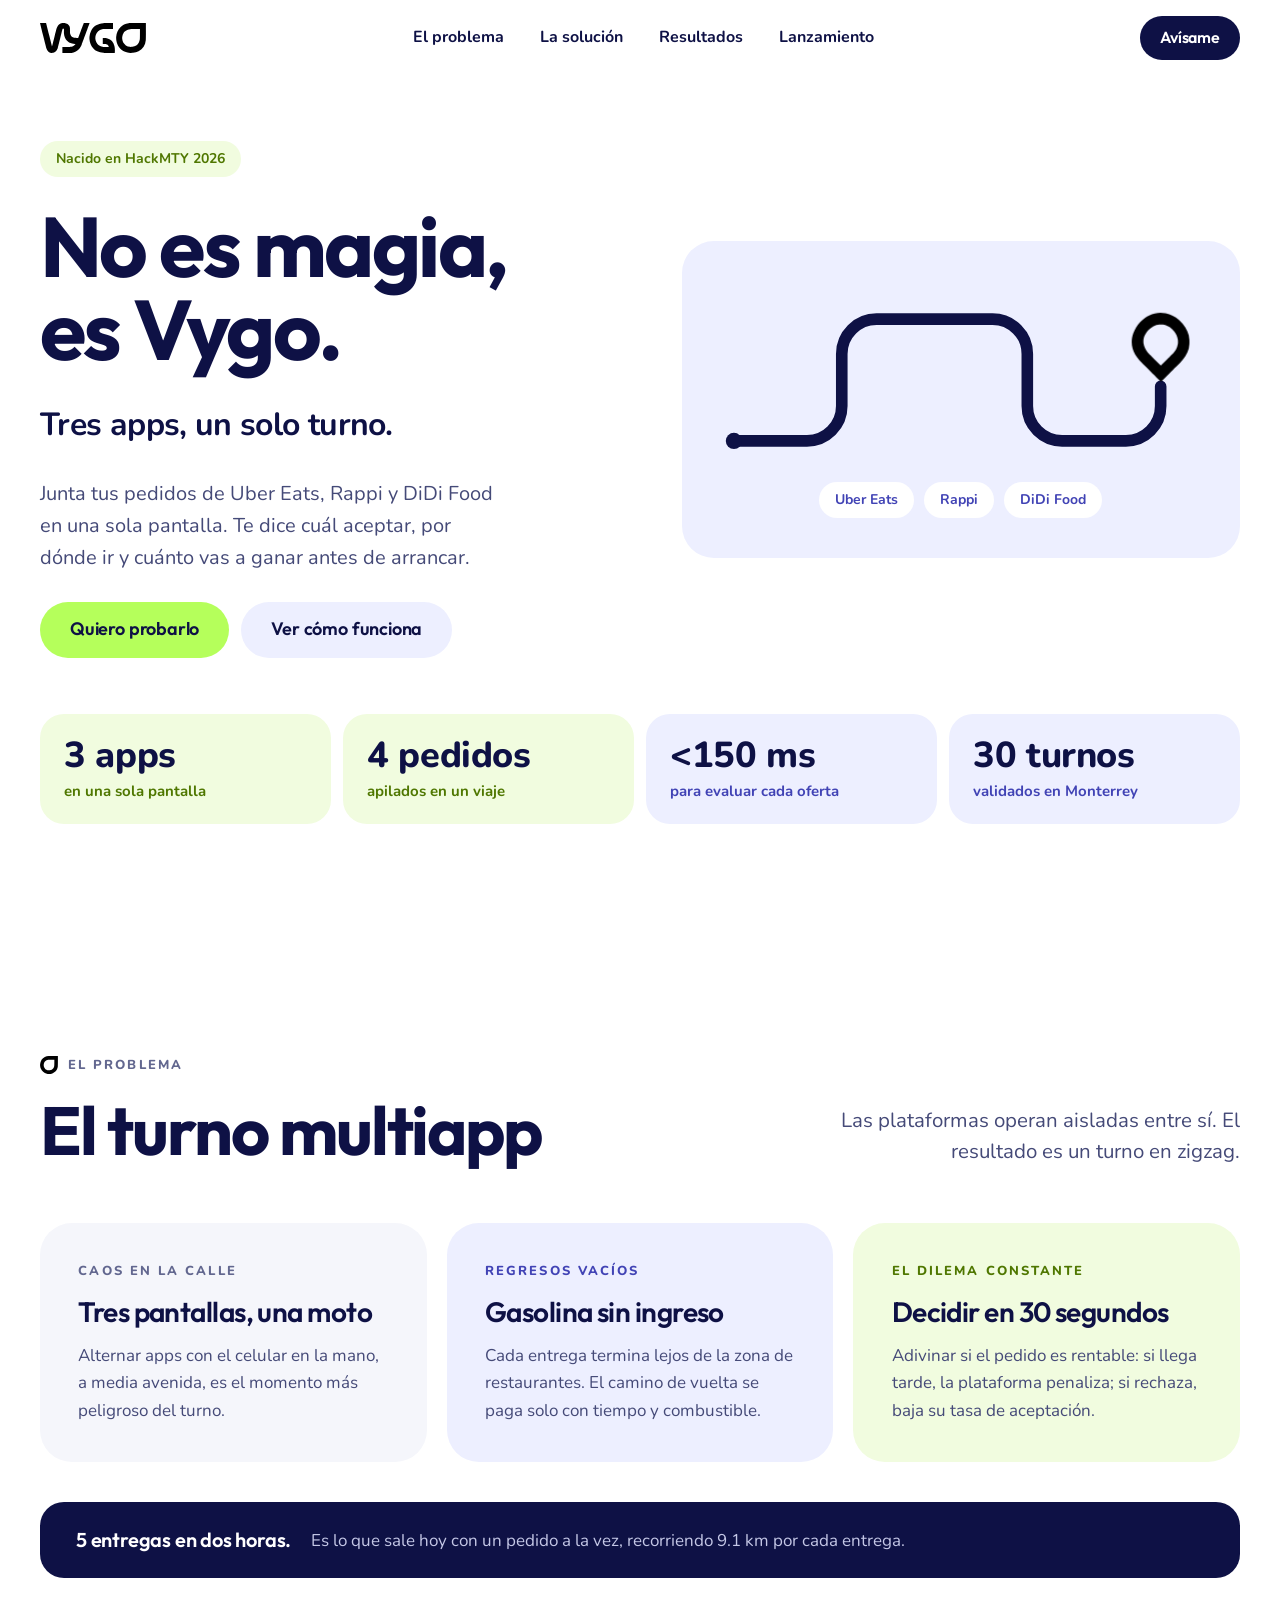
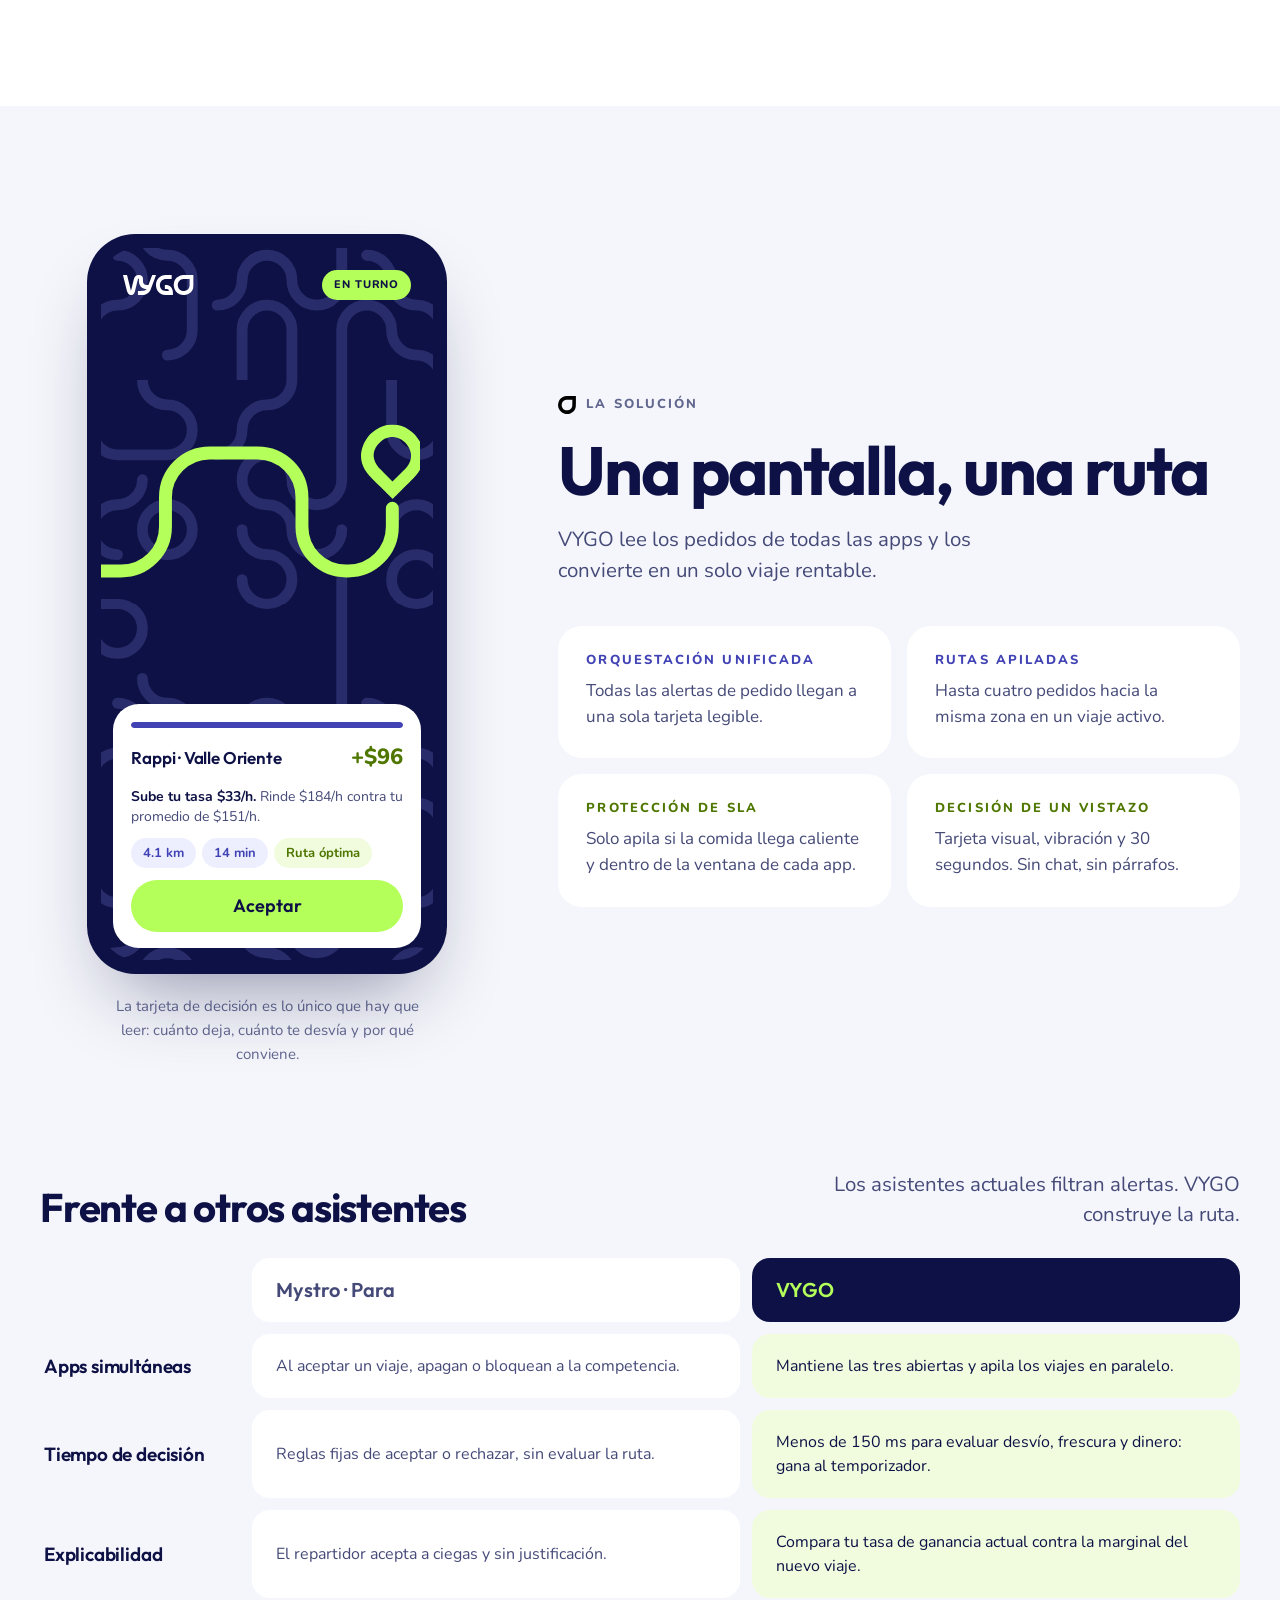
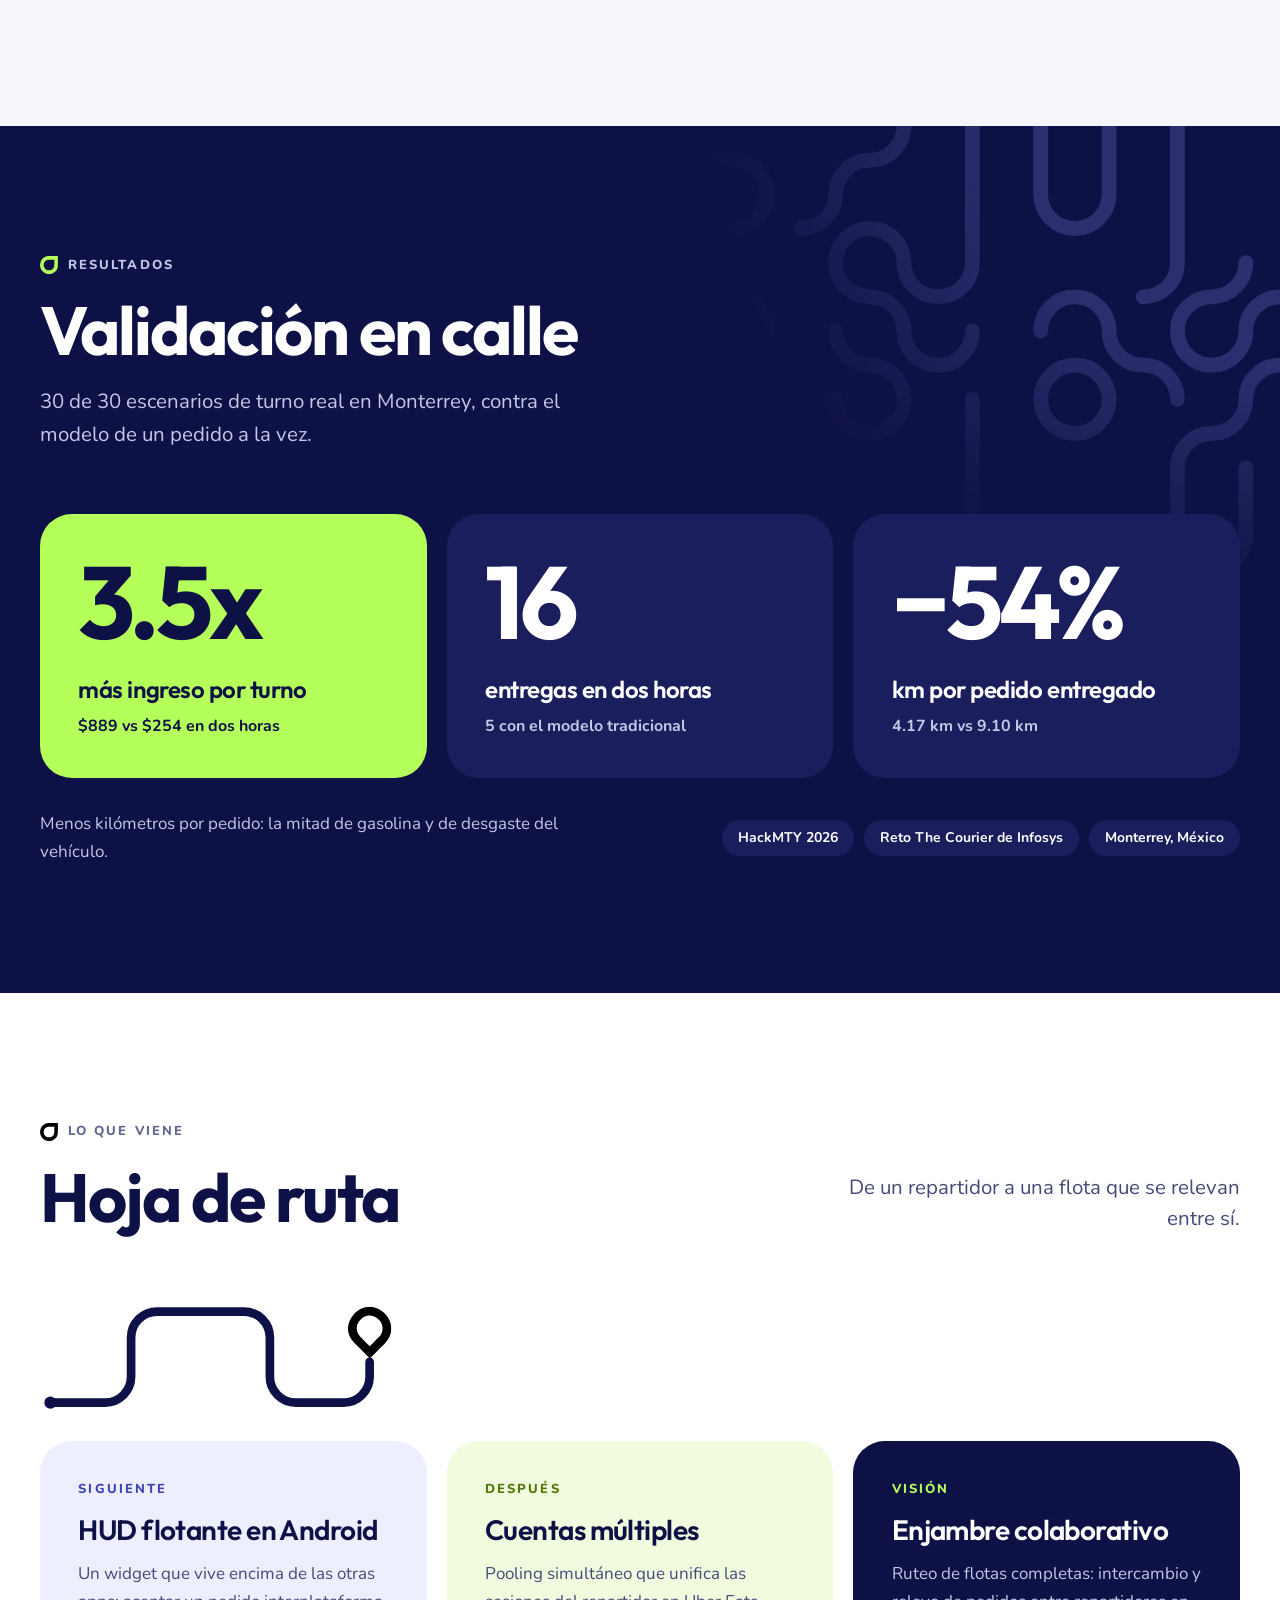
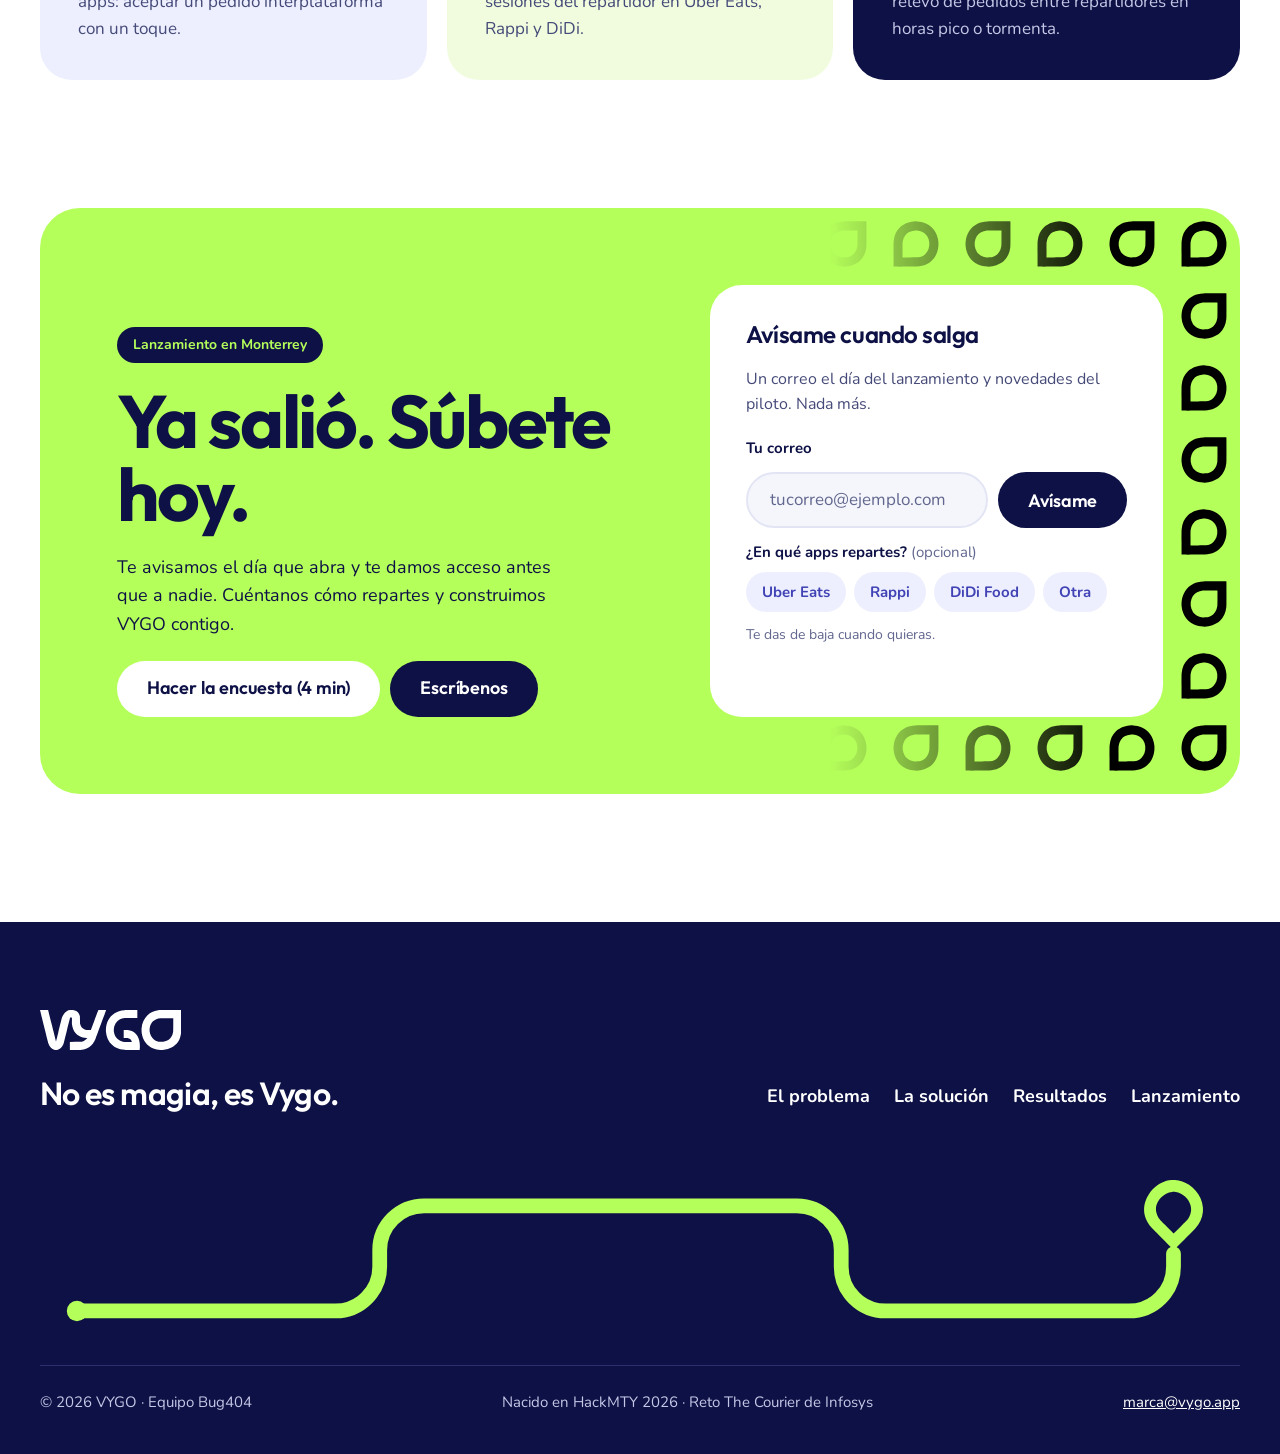
==== commit f8fac0ff: "Encuesta de estudio de mercado como página aparte encuesta.html con las 18 preguntas del instrumento" ====
--- a/index.html
+++ b/index.html
@@ -346,7 +346,7 @@
           </div>
           <p class="launch__text">Te avisamos el día que abra y te damos acceso antes que a nadie. Cuéntanos cómo repartes y construimos VYGO contigo.</p>
           <div class="launch__links">
-            <a class="btn btn--white" data-survey-link href="#" target="_blank" rel="noopener" hidden>Hacer la encuesta (2 min)</a>
+            <a class="btn btn--white" data-survey-link href="#" target="_blank" rel="noopener" hidden>Hacer la encuesta (4 min)</a>
             <a class="btn btn--ink" data-contact-link href="#">Escríbenos</a>
           </div>
         </div>
--- a/css/styles.css
+++ b/css/styles.css
@@ -54,6 +54,8 @@
 *,
 *::before,
 *::after { box-sizing: border-box; }
+
+[hidden] { display: none !important; }
 
 html {
   scroll-behavior: smooth;
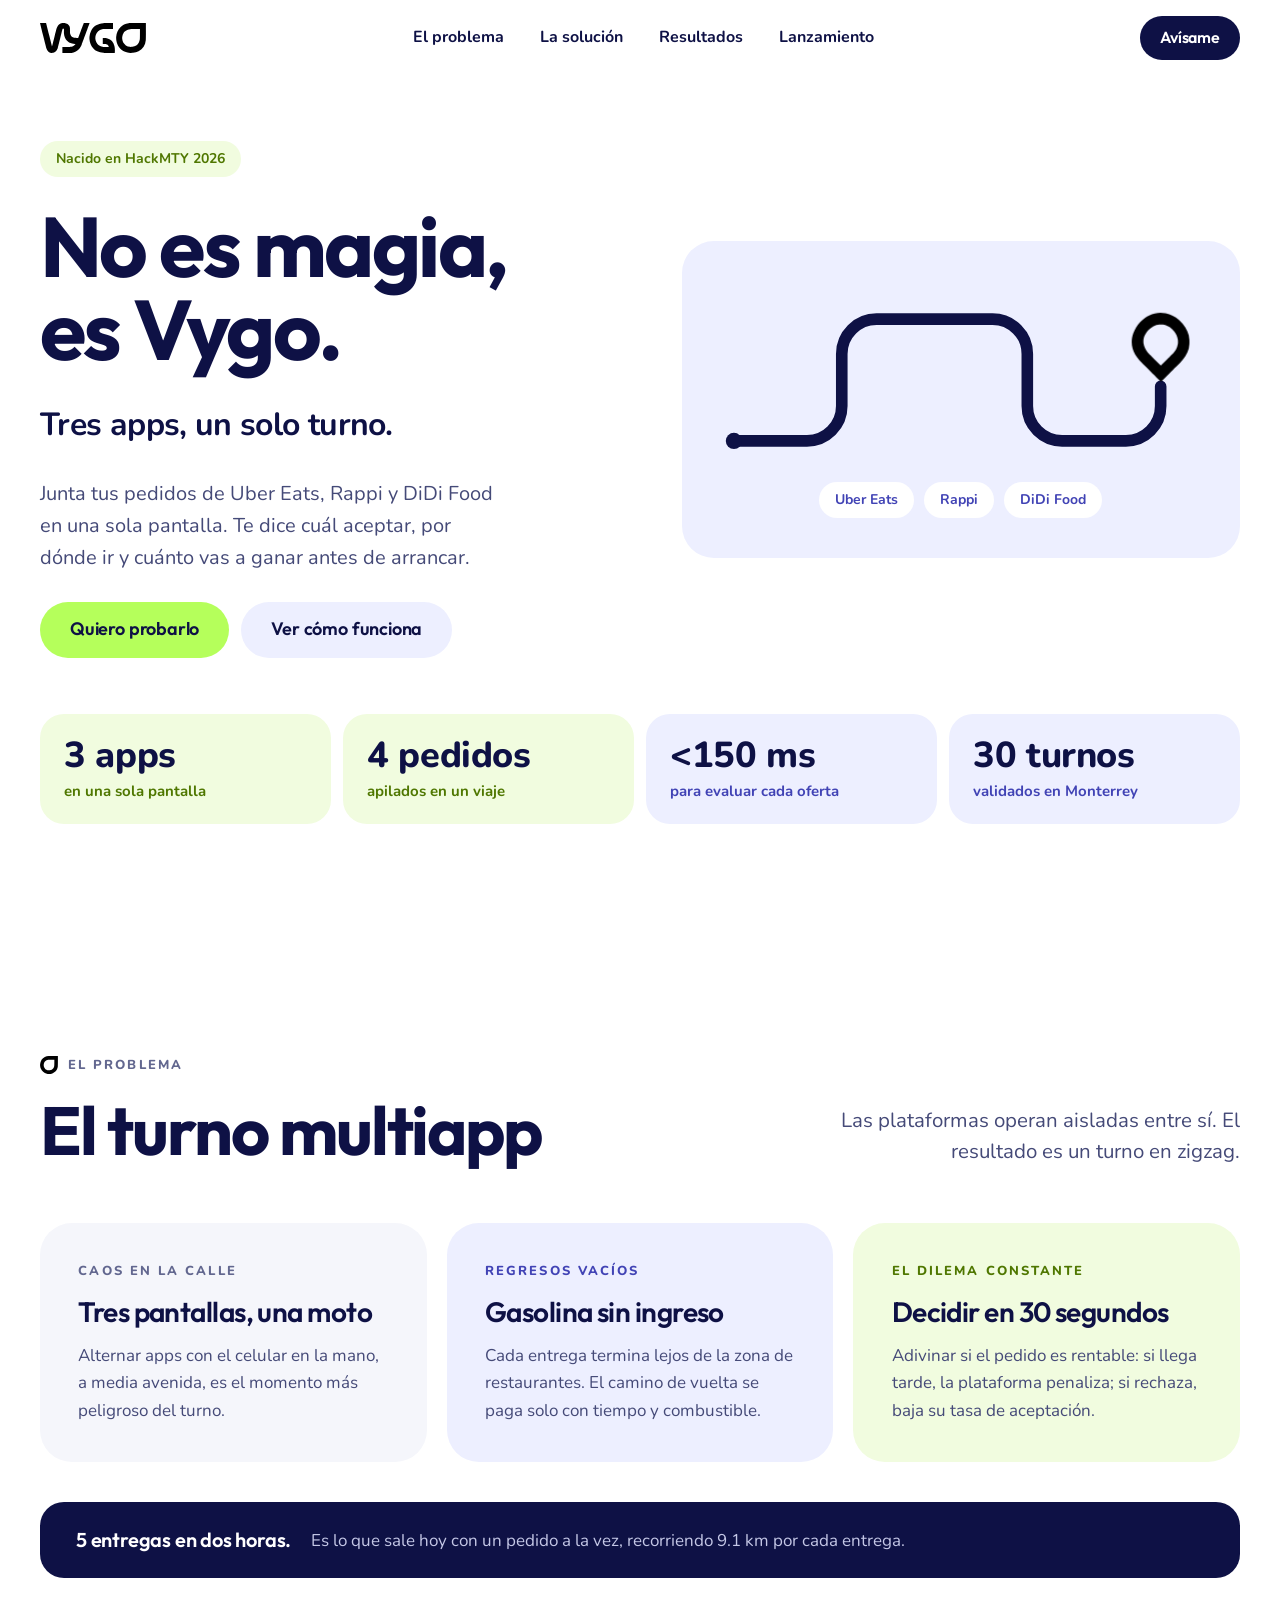
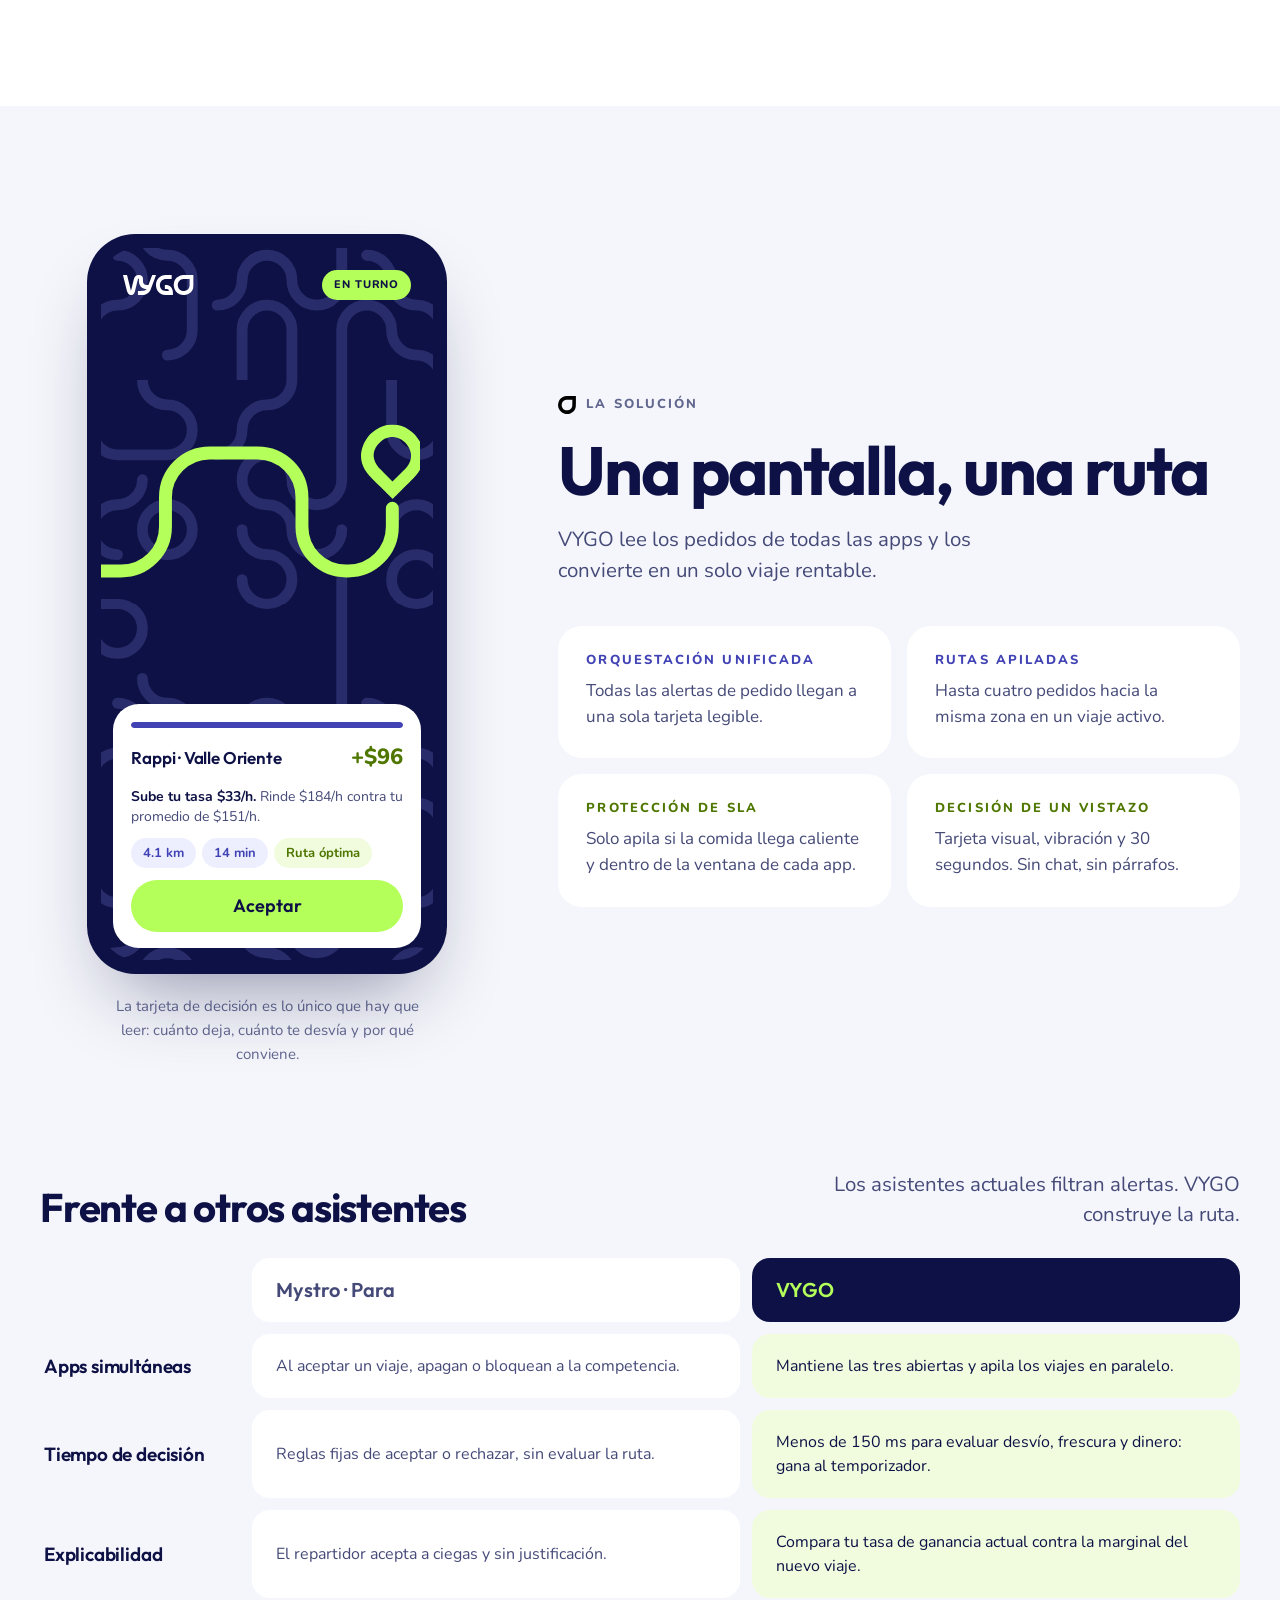
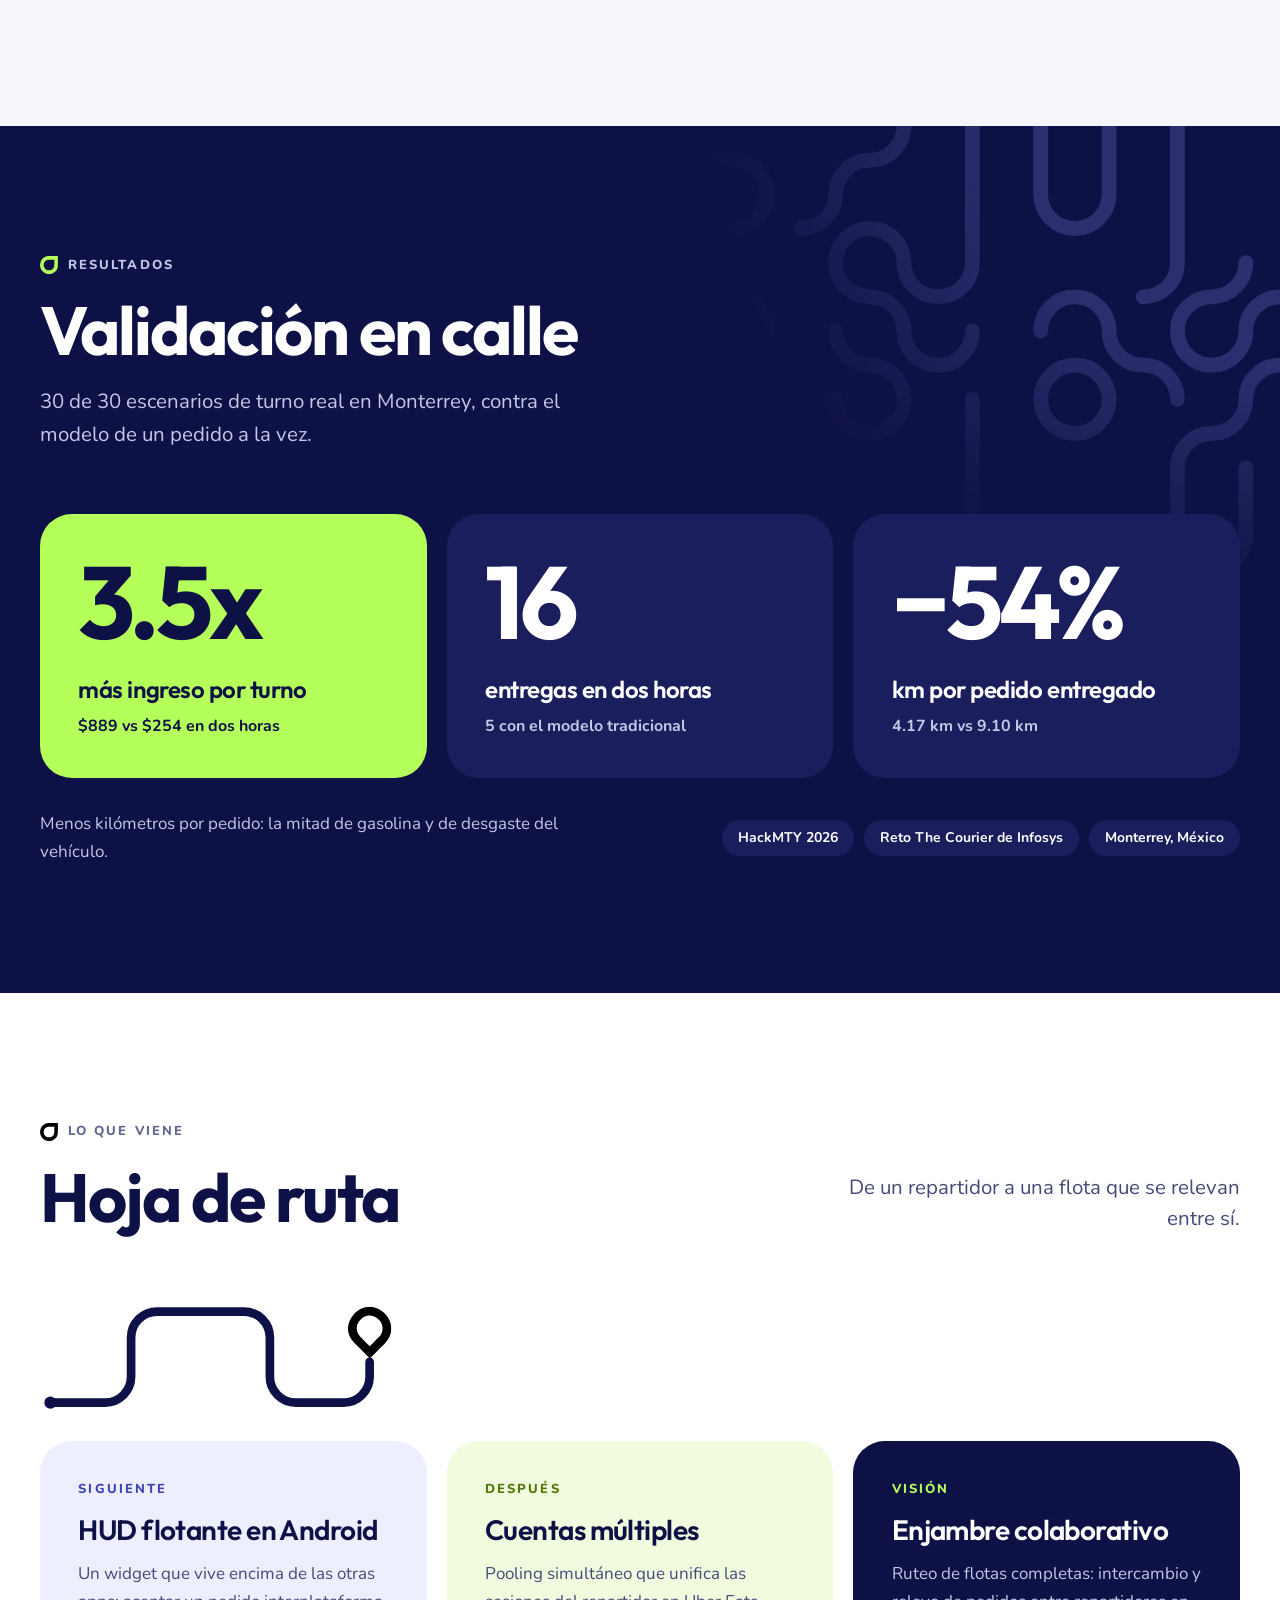
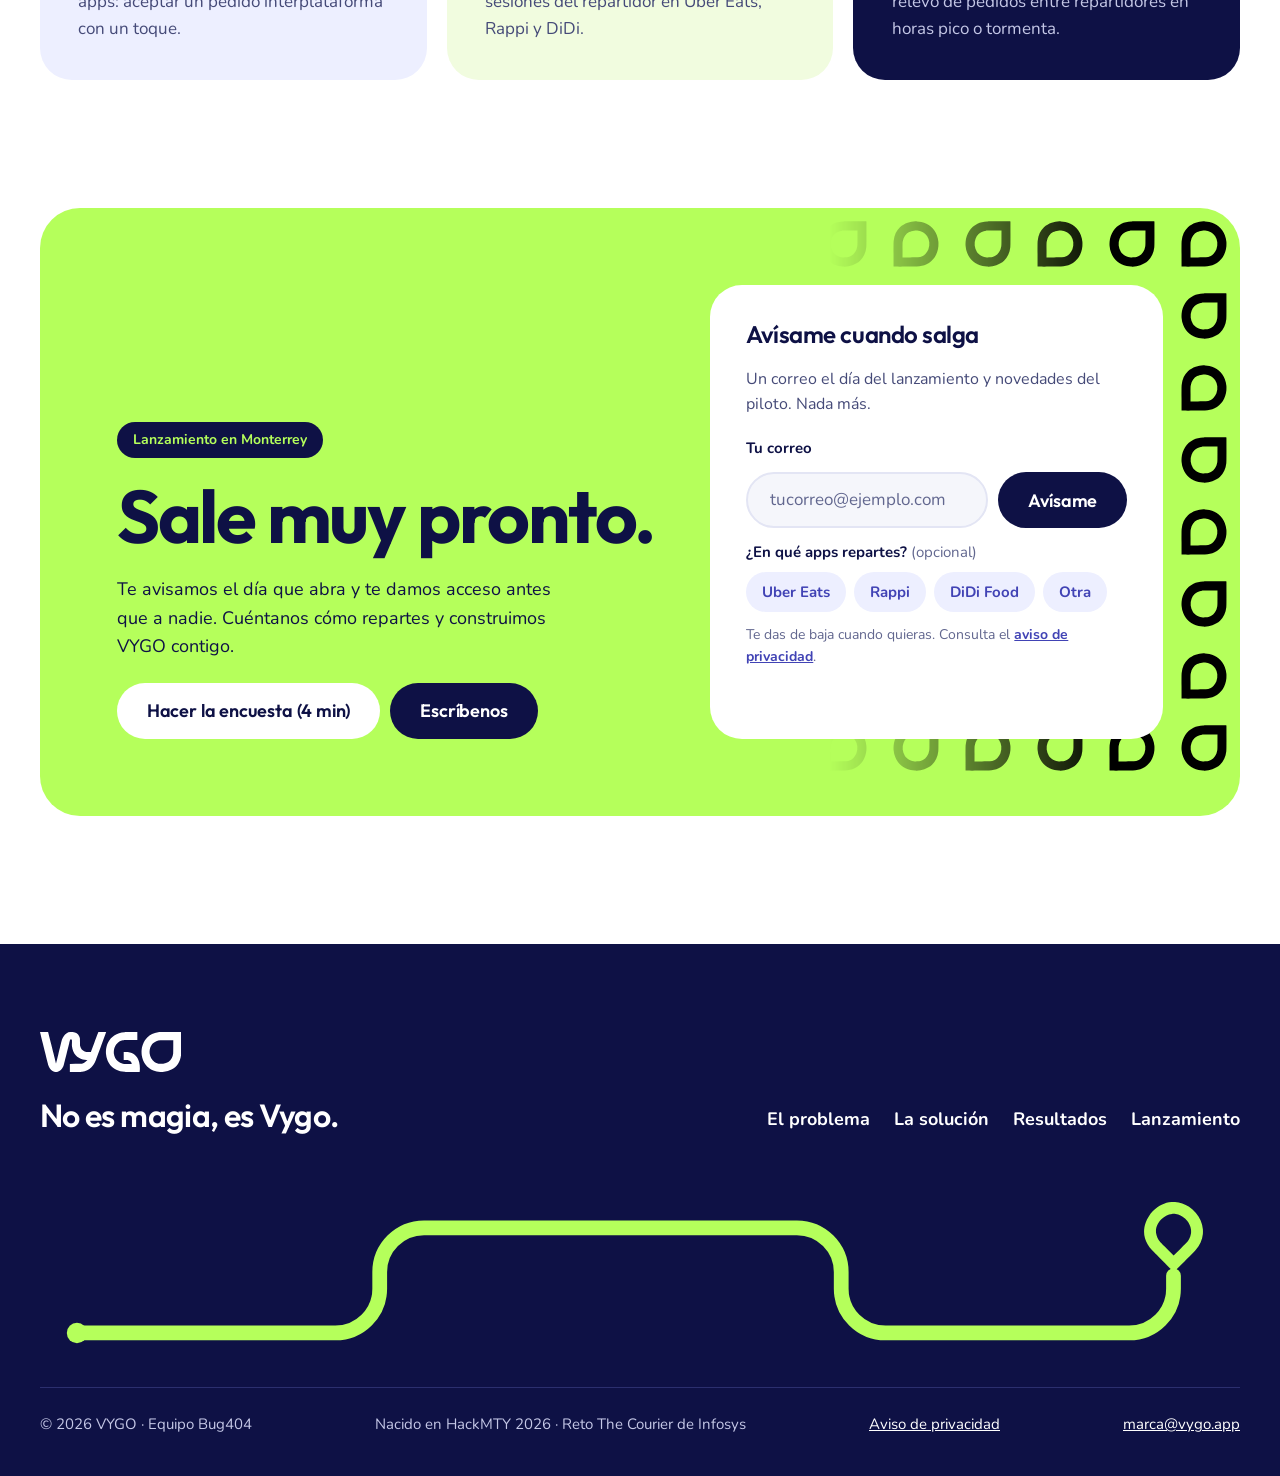
==== commit 31f8a314: "Preparar el sitio para salir a producción - Encuesta y newsletter se guardan en el mismo Google Shee" ====
--- a/index.html
+++ b/index.html
@@ -10,7 +10,9 @@
   <meta property="og:type" content="website">
   <meta property="og:title" content="VYGO · No es magia, es Vygo.">
   <meta property="og:description" content="El copiloto del reparto multiapp: tres apps, un solo turno.">
-  <meta property="og:image" content="assets/og-image.png">
+  <meta property="og:image" content="https://vygo-bug404.github.io/Vygo_landingpage/assets/og-image.png">
+  <meta property="og:url" content="https://vygo-bug404.github.io/Vygo_landingpage/">
+  <link rel="canonical" href="https://vygo-bug404.github.io/Vygo_landingpage/">
   <meta property="og:locale" content="es_MX">
   <meta name="twitter:card" content="summary_large_image">
 
@@ -370,7 +372,12 @@
               <label class="toggle"><input type="checkbox" name="apps" value="Otra"><span>Otra</span></label>
             </fieldset>
 
-            <p class="form__hint">Te das de baja cuando quieras.</p>
+            <div class="hp" aria-hidden="true">
+              <label for="website">No llenes este campo</label>
+              <input id="website" name="website" type="text" tabindex="-1" autocomplete="off">
+            </div>
+
+            <p class="form__hint">Te das de baja cuando quieras. Consulta el <a href="aviso-de-privacidad.html">aviso de privacidad</a>.</p>
             <p class="form__msg" role="status" aria-live="polite"></p>
           </form>
         </div>
@@ -404,12 +411,14 @@
     <div class="footer__bottom">
       <span>© <span data-year>2026</span> VYGO · Equipo Bug404</span>
       <span>Nacido en HackMTY 2026 · Reto The Courier de Infosys</span>
+      <a href="aviso-de-privacidad.html">Aviso de privacidad</a>
       <a data-contact-text href="#"></a>
     </div>
   </div>
 </footer>
 
 <script src="js/config.js"></script>
+<script src="js/enviar.js"></script>
 <script src="js/main.js"></script>
 </body>
 </html>
--- a/css/styles.css
+++ b/css/styles.css
@@ -963,6 +963,7 @@
   font-size: 15px;
 }
 .footer__bottom a { color: #fff; }
+.footer__legal { color: #fff; }
 
 /* ==========================================================================
    Movimiento reducido
@@ -1008,3 +1009,41 @@
 }
 
 @media (max-width: 859px) { .compare__row--head { display: none; } }
+
+/* Campo trampa para bots (invisible para personas) */
+.hp { position: absolute; left: -9999px; width: 1px; height: 1px; overflow: hidden; }
+.form__hint a { color: var(--cobalt); font-weight: 700; }
+
+/* ---------- Páginas de texto (aviso de privacidad) y 404 ---------- */
+.legal { max-width: 820px; padding-block: clamp(40px, 6vw, 80px); }
+.legal .h2 { font-size: clamp(36px, 5vw, 56px); }
+.legal__lead { max-width: 52ch; margin: 16px 0 clamp(28px, 4vw, 40px); }
+.legal__block {
+  display: grid;
+  gap: 12px;
+  padding: clamp(22px, 3vw, 32px);
+  margin-bottom: 14px;
+  border-radius: var(--r-lg);
+  background: var(--mist);
+}
+.legal__block:nth-of-type(even) { background: var(--indigo-soft); }
+.legal__block p, .legal__block li { font-size: 17px; line-height: 1.6; }
+.legal__block ul { display: grid; gap: 8px; margin: 0; padding-left: 20px; }
+.legal__block a { color: var(--cobalt); font-weight: 700; }
+.legal__block strong { color: var(--ink); }
+.legal__date { font-size: 15px !important; color: var(--ink-3); }
+.footer--slim { padding: 8px 0 32px; }
+.footer--slim .footer__bottom { margin-top: 0; }
+
+.notfound { padding-block: clamp(40px, 8vw, 96px); }
+.notfound__block {
+  display: grid;
+  gap: 20px;
+  justify-items: start;
+  max-width: 760px;
+  padding: clamp(28px, 5vw, 56px);
+  border-radius: var(--r-xl);
+  background: var(--indigo-soft);
+}
+.notfound__route { width: 100%; max-width: 360px; height: auto; }
+.notfound__actions { display: flex; flex-wrap: wrap; gap: 12px; }
